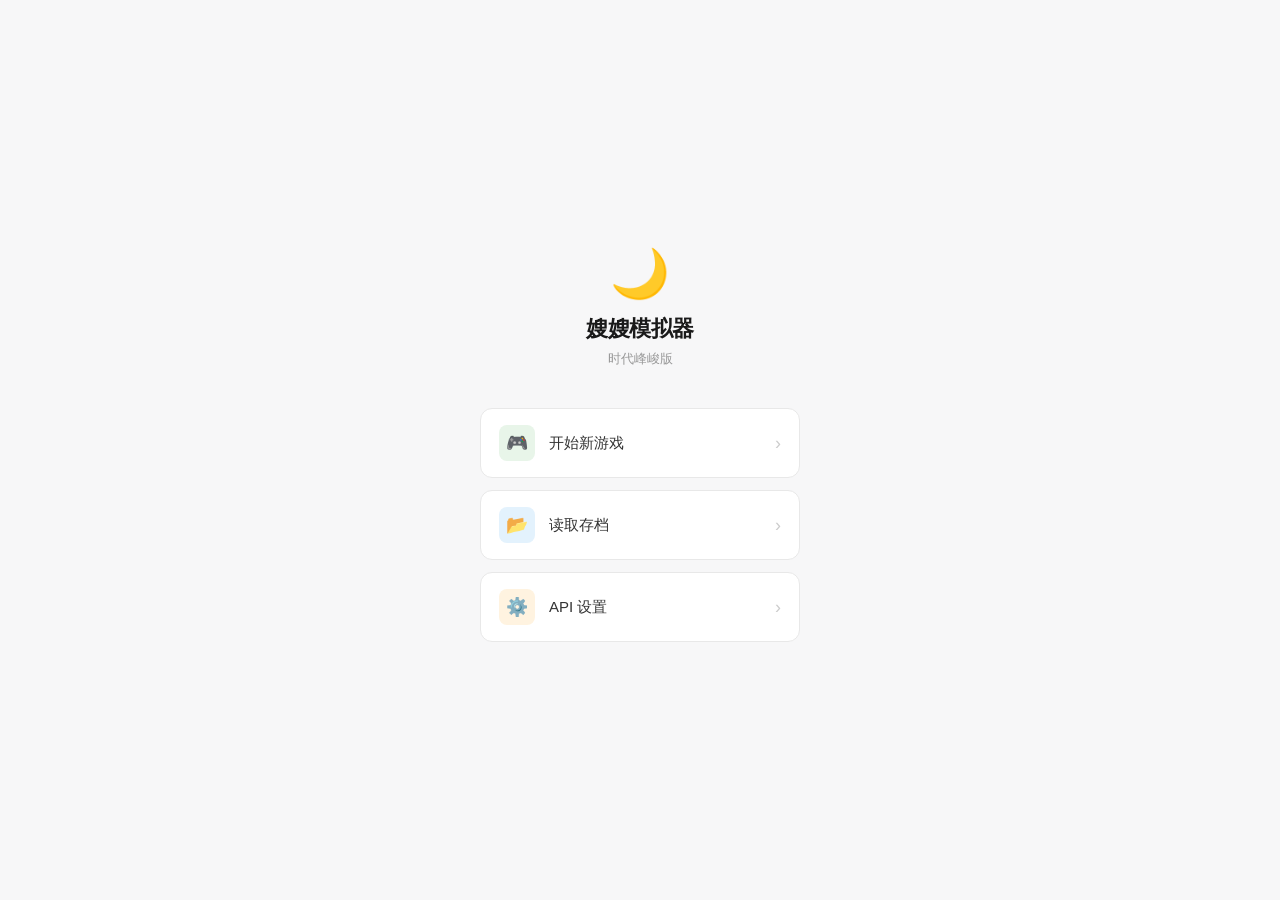
==== index.html @ 26c182df "feat(character): 将开局人设改造为三步分步向导 - index.html: page-character 拆分为 wizard-step-1/2/3 三个面板，新增步骤指示器 ①②③" ====
<!DOCTYPE html>
<html lang="zh-CN">
<head>
    <meta charset="UTF-8">
    <meta name="viewport" content="width=device-width, initial-scale=1.0, maximum-scale=1.0, user-scalable=no">
    <title>嫂嫂模拟器 · 时代峰峻版</title>
    <!-- 引入游戏外部样式表 -->
    <link rel="stylesheet" href="css/game.css">
</head>
<body>

<!-- 首页 -->
<div class="page active" id="page-home">
    <div class="home-content">
        <div class="home-logo">
            <div class="home-logo-icon">🌙</div>
            <div class="home-logo-title">嫂嫂模拟器</div>
            <div class="home-logo-sub">时代峰峻版</div>
        </div>
        <div class="home-btn" onclick="checkApiAndStart()">
            <div class="home-btn-icon green">🎮</div>
            <span class="home-btn-text">开始新游戏</span>
            <span class="home-btn-arrow">›</span>
        </div>
        <div class="home-btn" onclick="navTo('page-save')">
            <div class="home-btn-icon blue">📂</div>
            <span class="home-btn-text">读取存档</span>
            <span class="home-btn-arrow">›</span>
        </div>
        <div class="home-btn" onclick="navTo('page-api')">
            <div class="home-btn-icon orange">⚙️</div>
            <span class="home-btn-text">API 设置</span>
            <span class="home-btn-arrow">›</span>
        </div>
    </div>
</div>

<!-- API配置页 -->
<div class="page" id="page-api">
    <div class="container">
        <div class="page-header">
            <div class="page-header-back" onclick="navTo('page-home')">
                <svg width="10" height="18" viewBox="0 0 10 18" fill="none"><path d="M9 1L1 9l8 8" stroke="#000" stroke-width="1.8" stroke-linecap="round" stroke-linejoin="round"/></svg>
            </div>
            <div class="page-header-title">API 设置</div>
        </div>
        <div class="cors-hint">⚠️ 请使用支持 CORS 的中转站地址（如 openrouter.ai），直连官网会被浏览器拦截。</div>
        <div class="form-group">
            <label class="label">API 类型</label>
            <div class="radio-group" id="api-type-group">
                <div class="radio-item active" data-val="openai" onclick="selectApiType(this)">OpenAI 兼容</div>
                <div class="radio-item" data-val="claude" onclick="selectApiType(this)">Claude</div>
            </div>
        </div>
        <div class="form-group">
            <label class="label">Base URL</label>
            <input class="input-field" id="api-url" placeholder="https://your-proxy.com/v1">
        </div>
        <div class="form-group">
            <label class="label">API Key</label>
            <input class="input-field" id="api-key" type="password" placeholder="sk-...">
        </div>
        <div class="form-group">
            <label class="label">模型名称</label>
            <input class="input-field" id="api-model" placeholder="gpt-4o / deepseek-chat">
        </div>
        
        <!-- 🌟 新增的流式开关 -->
        <label style="display: flex; align-items: center; margin-top: 10px; font-size: 14px; cursor: pointer;">
            <input type="checkbox" id="api-stream-toggle" checked style="margin-right: 8px;">
            开启流式输出 (打字机效果)
        </label>

        <!-- 🌟 新增的联网搜索开关与密钥 -->
        <div class="divider" style="margin: 15px 0;"></div>
        <label style="display: flex; align-items: center; margin-bottom: 10px; font-size: 14px; cursor: pointer; color: #d9534f;">
            <input type="checkbox" id="api-search-toggle" style="margin-right: 8px;">
            开启按需联网搜索 (需填下方密钥)
        </label>
        <div class="form-group" id="search-key-group">
            <label class="label">Tavily Search API Key (去 tavily.com 免费申请)</label>
            <input class="input-field" id="search-key" type="password" placeholder="tvly-...">
        </div>
        <div class="divider" style="margin: 15px 0; margin-bottom: 20px;"></div>

        <button class="btn btn-secondary" onclick="testApi()" style="margin-bottom:10px">🔗 测试连接</button>
        <div class="test-result" id="test-result"></div>
        <div style="height:10px"></div>
        <button class="btn btn-primary" onclick="saveApiConfig()">💾 保存配置</button>
    </div>
</div>

<!-- 角色设定页 -->
<div class="page" id="page-character">
    <div class="container">
        <div class="page-header">
            <div class="page-header-back" onclick="navTo('page-home')">
                <svg width="10" height="18" viewBox="0 0 10 18" fill="none"><path d="M9 1L1 9l8 8" stroke="#000" stroke-width="1.8" stroke-linecap="round" stroke-linejoin="round"/></svg>
            </div>
            <div class="page-header-title">角色设定</div>
        </div>

        <!-- ★ 步骤指示器 -->
        <div class="step-indicator" id="step-indicator">
            <div class="step-dot active" data-step="1"><span class="step-num">①</span><span class="step-txt">我的人设</span></div>
            <div class="step-line"></div>
            <div class="step-dot" data-step="2"><span class="step-num">②</span><span class="step-txt">攻略对象</span></div>
            <div class="step-line"></div>
            <div class="step-dot" data-step="3"><span class="step-num">③</span><span class="step-txt">生成开局</span></div>
        </div>

        <!-- ══ 第 1 步：我的人设 ══ -->
        <div class="wizard-step" id="wizard-step-1">
            <div class="section-title">👤 玩家角色卡</div>
            <div class="tab-bar" id="player-tabs">
                <div class="tab-item active" onclick="switchPlayerTab('quick')">✨ 快速创建</div>
                <div class="tab-item" onclick="switchPlayerTab('paste')">📋 粘贴导入</div>
            </div>

            <div id="player-tab-quick">
                <div style="display:flex; gap:10px;">
                    <div class="form-group" style="flex:1;">
                        <label class="label">姓名</label>
                        <input class="input-field" id="char-name" placeholder="你的角色名" />
                    </div>
                    <div class="form-group" style="width:80px;">
                        <label class="label">年龄</label>
                        <input class="input-field" id="char-age" type="number" placeholder="22" />
                    </div>
                    <div class="form-group" style="width:100px;">
                        <label class="label">年份</label>
                        <input class="input-field" id="char-year" type="number" placeholder="2026" />
                    </div>
                </div>

                <div class="form-group" style="margin-top:10px;">
                    <label class="label">💡 一句话人设 / 自定义补充 (自由发挥，AI优先参考)</label>
                    <textarea class="input-field" id="char-custom" rows="3" placeholder="不想选下方的菜单？直接在这里写！例如：21岁中传学生，搞笑女E人，家境普通但心气高。AI会优先根据这段话来扩写！"></textarea>
                </div>

                <div class="form-group">
                    <label class="label">职业身份 (可下拉选择，也可自由打字)</label>
                    <input class="input-field" id="char-job" onfocus="this.value=''" list="job-list" placeholder="请选择或输入(如：修空调的杀手)...">
                    <datalist id="job-list">
                        <option value="高校学生（传媒/艺术/普通专业）">
                        <option value="时代峰峻工作人员（企划/经纪/宣传等）">
                        <option value="练习生">
                        <option value="出道艺人">
                        <option value="娱乐记者/媒体人">
                        <option value="品牌公关/时尚行业">
                        <option value="普通上班族（非娱乐行业）">
                        <option value="自由职业">
                    </datalist>
                </div>

                <div class="form-group">
                    <label class="label">外貌特征 (可下拉选择，也可自由打字)</label>
                    <input class="input-field" id="char-look" onfocus="this.value=''" list="look-list" placeholder="请选择或输入...">
                    <datalist id="look-list">
                        <option value="明艳甜妹，笑起来杀伤力很大">
                        <option value="清冷御姐，不笑让人不敢靠近">
                        <option value="邻家少年感，干净清爽">
                        <option value="温柔知性，书卷气">
                        <option value="浓颜系，五官立体有攻击性">
                        <option value="淡颜系，耐看舒服">
                    </datalist>
                </div>

                <div class="form-group" style="margin-top:10px;">
                    <label class="label">🤫 隐藏暗线与秘密 (选填，AI将生成专属暴露危机)</label>
                    <textarea class="input-field" id="char-secret" rows="2" placeholder="例如：其实是私生饭/有多个小号的职黑/掌握高层黑料..."></textarea>
                </div>

                <div class="section-title" style="margin-top:20px; font-size:14px;">🎭 性格维度分析</div>
                <div style="display:grid; grid-template-columns: 1fr 1fr; gap:10px;">
                    <input class="input-field" id="char-soc" onfocus="this.value=''" list="soc-list" placeholder="社交倾向" style="font-size:13px;">
                    <datalist id="soc-list"><option value="外向充电"><option value="内向独处"><option value="外热内冷"><option value="外冷内热"></datalist>

                    <input class="input-field" id="char-dec" onfocus="this.value=''" list="dec-list" placeholder="决策模式" style="font-size:13px;">
                    <datalist id="dec-list"><option value="理性主导"><option value="感性驱动"><option value="恋爱脑"><option value="冲动派"></datalist>

                    <input class="input-field" id="char-fam" onfocus="this.value=''" list="fam-list" placeholder="家庭经济" style="font-size:13px;">
                    <datalist id="fam-list"><option value="普通工薪"><option value="小康中产"><option value="富裕家庭"><option value="财阀千金"><option value="单亲困难"></datalist>

                    <input class="input-field" id="char-lview" onfocus="this.value=''" list="lview-list" placeholder="恋爱观" style="font-size:13px;">
                    <datalist id="lview-list"><option value="享受地下恋"><option value="绝不地下"><option value="海王嘴硬"><option value="双标护短"></datalist>
                </div>
            </div>

            <div id="player-tab-paste" style="display:none">
                <div class="form-group">
                    <label class="label">粘贴你的角色卡</label>
                    <textarea class="input-field" id="player-card-paste" rows="10"></textarea>
                </div>
            </div>

            <div class="wizard-nav">
                <button class="btn btn-primary" onclick="goStep(2)">下一步 →</button>
            </div>
        </div>

        <!-- ══ 第 2 步：攻略对象 ══ -->
        <div class="wizard-step" id="wizard-step-2" style="display:none;">
            <div class="section-title">♥ 攻略对象卡</div>
            <div id="target-cards-container">
                <div class="target-card" data-index="0">
                    <div class="target-card-header">
                        <span class="target-card-label">♥ 攻略对象 1</span>
                    </div>
                    <textarea class="input-field target-textarea" rows="4" placeholder="粘贴攻略对象人设卡..."></textarea>
                    <div class="form-group" style="margin-top:10px;">
                        <label class="label">你与 TA 的初始关系</label>
                        <input class="input-field target-rel" onfocus="this.value=''" list="rel-list" placeholder="请选择或自由输入...">
                        <datalist id="rel-list">
                            <option value="陌生人（完全不认识）">
                            <option value="单向认知（粉丝/路人）">
                            <option value="点头之交（眼熟）">
                            <option value="工作关系（同事/合作）">
                            <option value="私交好友">
                            <option value="破镜重圆（前任）">
                        </datalist>
                    </div>
                </div>
            </div>
            <div class="add-target-btn" onclick="addTargetCard()">＋ 添加更多攻略对象</div>

            <div class="divider"></div>
            <div class="form-group">
                <label class="label">叙事偏好</label>
                <select class="input-field" id="narrative-pref">
                    <option value="balanced">⚖️ 平衡（甜虐交替）</option>
                    <option value="sweet">🍬 偏甜</option>
                    <option value="angst">🖤 偏虐</option>
                    <option value="realistic">📰 偏现实</option>
                </select>
            </div>

            <div class="wizard-nav">
                <button class="btn btn-secondary" onclick="goStep(1)">← 上一步</button>
                <button class="btn btn-primary" onclick="goStep(3)">下一步 →</button>
            </div>
        </div>

        <!-- ══ 第 3 步：生成人设 & 开局 ══ -->
        <div class="wizard-step" id="wizard-step-3" style="display:none;">
            <div class="section-title">✨ 生成我的人设</div>
            <p style="font-size:13px; color:#888; line-height:1.6; margin-bottom:12px;">
                点击下方按钮，AI 会根据第 1 步的信息扩写出完整人设卡。生成后可在文本框内自由修改，满意后点「开始游戏」正式开局。
            </p>
            <button class="btn btn-secondary" onclick="generatePlayerCard()">✨ 用 AI 扩写丰满人设卡</button>
            <div class="generated-card" id="gen-card-area" style="display:none; margin-top:15px;">
                <textarea class="input-field" id="player-card-result" rows="14" style="font-size:13px; line-height:1.6;"></textarea>
            </div>

            <div class="wizard-nav">
                <button class="btn btn-secondary" onclick="goStep(2)">← 上一步</button>
                <button class="btn btn-primary" onclick="startGame()">🎬 开始游戏</button>
            </div>
            <div style="height:30px"></div>
        </div>
    </div>
</div>

<!-- 游戏主界面 -->
<div class="page" id="page-game">
    <div class="game-topbar">
        <div class="game-topbar-left">
            <span class="game-round" id="game-round">第1回合</span>
            <span class="game-time-tag" id="game-time">Day1 · 上午</span>
        </div>
        <div class="game-topbar-right">
            <button class="game-topbar-btn" onclick="openHistory()">📜</button>
            <button class="game-topbar-btn" onclick="navTo('page-save')">💾</button>
            <button class="game-topbar-btn" onclick="confirmGoHome()">🏠</button>
        </div>
    </div>

    <div class="game-scroll" id="game-scroll">
        <div class="game-status" id="game-status">
            <div class="status-row"><span class="status-label">📍 地点</span><span class="status-value" id="st-location">未知</span></div>
            <div class="status-row"><span class="status-label">📢 舆论</span><span class="status-value" id="st-reputation">隐形</span></div>
            <div id="st-affections"></div>
        </div>

        <div class="game-narrative" id="game-narrative">
            <div class="loading-wrap"><div class="loading-dots"><span></span><span></span><span></span></div><div class="loading-text">正在生成剧情...</div></div>
        </div>
        <div class="game-choices" id="game-choices"></div>
    </div>

    <div class="game-input-bar">
        <input type="text" id="game-input" placeholder="自由输入你想做的事..." onkeydown="if(event.key==='Enter')sendPlayerInput()">
        <button id="game-send-btn" onclick="sendPlayerInput()">发送</button>
    </div>
</div>

<!-- 存档页 -->
<div class="page" id="page-save">
    <div class="container">
        <div class="page-header">
            <div class="page-header-back" onclick="goBackFromSave()"><svg width="10" height="18" viewBox="0 0 10 18" fill="none"><path d="M9 1L1 9l8 8" stroke="#000" stroke-width="1.8" stroke-linecap="round" stroke-linejoin="round"/></svg></div>
            <div class="page-header-title">存档管理</div>
        </div>
        <div class="section-title">📌 自动存档</div>
        <div class="save-slot" id="auto-save-slot"><div class="save-slot-empty">暂无</div></div>
        <button class="btn btn-secondary" onclick="loadSave('auto')" style="margin-bottom:20px">读取自动存档</button>

        <div class="section-title">🗂️ 手动存档</div>
        <div id="manual-save-slots"></div>

        <div class="divider"></div>
        <button class="btn btn-secondary" onclick="exportSave()" style="margin-bottom:10px">📤 导出存档JSON</button>
        <button class="btn btn-secondary" onclick="document.getElementById('import-file').click()">📥 导入存档JSON</button>
        <input type="file" id="import-file" accept=".json" style="display:none" onchange="importSave(event)">
        <div style="height:30px"></div>
    </div>
</div>

<!-- 📱 手机Tab内容（常驻，不再浮窗遮挡）-->
<div class="tab-pane" id="tab-phone" style="display:none;">
    <div class="phone-frame-embed">
        <iframe id="phone-iframe" src="about:blank"></iframe>
    </div>
</div>

<!-- 📊 数值Tab内容 -->
<div class="tab-pane" id="tab-values" style="display:none;">
    <div class="values-wrap" id="values-wrap"></div>
</div>

<!-- ⬇️ 底部常驻三Tab导航栏 -->
<div class="bottom-tabbar" id="bottom-tabbar" style="display:none;">
    <div class="tab-btn active" data-tab="story" onclick="switchTab('story')">
        <span class="tab-ic"><svg width="22" height="22" viewBox="0 0 24 24" fill="none"><path d="M4 5a2 2 0 0 1 2-2h5v16H6a2 2 0 0 0-2 2V5z" stroke="currentColor" stroke-width="1.5" stroke-linejoin="round"/><path d="M20 5a2 2 0 0 0-2-2h-5v16h5a2 2 0 0 1 2 2V5z" stroke="currentColor" stroke-width="1.5" stroke-linejoin="round"/></svg></span><span>剧情</span>
    </div>
    <div class="tab-btn" data-tab="phone" onclick="switchTab('phone')">
        <span class="tab-ic"><svg width="22" height="22" viewBox="0 0 24 24" fill="none"><rect x="7" y="2" width="10" height="20" rx="2.5" stroke="currentColor" stroke-width="1.5"/><line x1="10.5" y1="18.5" x2="13.5" y2="18.5" stroke="currentColor" stroke-width="1.5" stroke-linecap="round"/></svg></span><span>手机</span>
        <span class="tab-badge" id="phone-badge" style="display:none;">0</span>
    </div>
    <div class="tab-btn" data-tab="values" onclick="switchTab('values')">
        <span class="tab-ic"><svg width="22" height="22" viewBox="0 0 24 24" fill="none"><path d="M4 20V10M10 20V4M16 20v-7M22 20H2" stroke="currentColor" stroke-width="1.5" stroke-linecap="round" stroke-linejoin="round"/></svg></span><span>数值</span>
    </div>
</div>

<div class="history-mask" id="history-mask" onclick="closeHistory()"></div>
<div class="history-panel" id="history-panel">
    <div class="history-close" onclick="closeHistory()">← 关闭</div>
    <div class="section-title">📜 历史记录</div>
    <div id="history-list"></div>
</div>

<div class="toast" id="toast"></div>

<!-- 引入游戏大脑脚本 -->
<script src="js_game/db_npc.js"></script>
<script src="js_game/prompts.js"></script>
<script src="js_game/db_knowledge.js"></script>
<script src="js_game/api.js"></script>
<script src="js_game/save.js"></script>
<script src="js_game/main_story.js"></script>

</body>
</html>
---- css/game.css ----
* { margin: 0; padding: 0; box-sizing: border-box; -webkit-tap-highlight-color: transparent; }
body { font-family: -apple-system, BlinkMacSystemFont, 'SF Pro Display', 'PingFang SC', sans-serif; background: #f7f7f8; min-height: 100vh; color: #333; overflow-x: hidden; }

/* ═══ 通用 ═══ */
.page { display: none; min-height: 100vh; flex-direction: column; }
.page.active { display: flex; }
.container { max-width: 480px; margin: 0 auto; padding: 0 20px; width: 100%; }
.btn { display: block; width: 100%; padding: 14px; border: none; border-radius: 10px; font-size: 15px; font-weight: 500; cursor: pointer; font-family: inherit; transition: all 0.15s; }
.btn:active { transform: scale(0.98); }
.btn-primary { background: #1a1a1a; color: #fff; }
.btn-primary:hover { background: #333; }
.btn-secondary { background: #fff; color: #333; border: 1px solid #e0e0e0; }
.btn-secondary:hover { background: #f5f5f5; }
.btn-danger { background: #fff; color: #ff3b30; border: 1px solid #ffccc7; }
.input-field { width: 100%; padding: 12px 14px; border: 1px solid #e0e0e0; border-radius: 8px; font-size: 14px; font-family: inherit; outline: none; color: #333; background: #fff; transition: border-color 0.2s; }
.input-field:focus { border-color: #1a1a1a; }
.input-field::placeholder { color: #b0b0b0; }
textarea.input-field { min-height: 120px; resize: vertical; line-height: 1.6; }
.label { font-size: 13px; font-weight: 500; color: #666; margin-bottom: 6px; display: block; }
.hint { font-size: 12px; color: #999; margin-top: 4px; }
.section-title { font-size: 16px; font-weight: 600; color: #1a1a1a; margin-bottom: 12px; }
.divider { height: 1px; background: #f0f0f0; margin: 16px 0; }
select.input-field { appearance: none; background-image: url("data:image/svg+xml,%3Csvg xmlns='http://www.w3.org/2000/svg' width='12' height='12' viewBox='0 0 12 12'%3E%3Cpath d='M3 4.5l3 3 3-3' stroke='%23999' stroke-width='1.5' fill='none' stroke-linecap='round'/%3E%3C/svg%3E"); background-repeat: no-repeat; background-position: right 12px center; padding-right: 32px; }
.form-group { margin-bottom: 16px; }

/* ═══ 首页 ═══ */
#page-home { align-items: center; justify-content: center; }
.home-content { text-align: center; width: 100%; max-width: 360px; padding: 40px 20px; }
.home-logo { margin-bottom: 40px; }
.home-logo-icon { font-size: 48px; margin-bottom: 12px; }
.home-logo-title { font-size: 22px; font-weight: 700; color: #1a1a1a; letter-spacing: -0.5px; }
.home-logo-sub { font-size: 13px; color: #999; margin-top: 6px; }
.home-btn { display: flex; align-items: center; background: #fff; border: 1px solid #e8e8e8; border-radius: 12px; padding: 16px 18px; margin-bottom: 12px; cursor: pointer; transition: all 0.15s; text-decoration: none; color: inherit; }
.home-btn:hover { border-color: #d0d0d0; background: #fafafa; }
.home-btn:active { transform: scale(0.98); }
.home-btn-icon { width: 36px; height: 36px; border-radius: 8px; display: flex; align-items: center; justify-content: center; font-size: 18px; margin-right: 14px; flex-shrink: 0; }
.home-btn-icon.green { background: #e8f5e9; }
.home-btn-icon.blue { background: #e3f2fd; }
.home-btn-icon.orange { background: #fff3e0; }
.home-btn-text { flex: 1; text-align: left; font-size: 15px; font-weight: 500; color: #333; }
.home-btn-arrow { color: #ccc; font-size: 18px; }

/* ═══ API配置 ═══ */
.page-header { display: flex; align-items: center; padding: 16px 0; margin-bottom: 8px; }
.page-header-back { cursor: pointer; padding: 8px; margin-left: -8px; display: flex; align-items: center; }
.page-header-back:active { opacity: 0.5; }
.page-header-title { flex: 1; text-align: center; font-size: 17px; font-weight: 600; color: #1a1a1a; margin-right: 32px; }
.radio-group { display: flex; gap: 10px; }
.radio-item { flex: 1; padding: 10px 14px; border: 1px solid #e0e0e0; border-radius: 8px; text-align: center; font-size: 13px; cursor: pointer; transition: all 0.15s; user-select: none; }
.radio-item.active { border-color: #1a1a1a; background: #1a1a1a; color: #fff; }
.test-result { padding: 10px 14px; border-radius: 8px; font-size: 13px; margin-top: 12px; display: none; }
.test-result.success { display: block; background: #e8f5e9; color: #2e7d32; }
.test-result.error { display: block; background: #fce4ec; color: #c62828; }
.cors-hint { background: #fff8e1; border: 1px solid #fff0b3; border-radius: 8px; padding: 12px 14px; font-size: 12px; color: #8d6e00; margin-bottom: 16px; line-height: 1.5; }

/* ═══ 角色设定 ═══ */
.tab-bar { display: flex; background: #f0f0f0; border-radius: 8px; padding: 3px; margin-bottom: 20px; }
.tab-item { flex: 1; padding: 9px 12px; text-align: center; font-size: 13px; font-weight: 500; border-radius: 6px; cursor: pointer; color: #666; transition: all 0.2s; user-select: none; }
.tab-item.active { background: #fff; color: #1a1a1a; box-shadow: 0 1px 3px rgba(0,0,0,0.08); }
.tag-group { display: flex; flex-wrap: wrap; gap: 8px; }
.tag-item { padding: 7px 14px; border: 1px solid #e0e0e0; border-radius: 20px; font-size: 13px; cursor: pointer; transition: all 0.15s; user-select: none; }
.tag-item.selected { border-color: #1a1a1a; background: #1a1a1a; color: #fff; }
.target-card { border: 1px solid #f0e0e8; border-radius: 10px; padding: 14px; margin-bottom: 12px; background: #fffbfc; }
.target-card-header { display: flex; align-items: center; justify-content: space-between; margin-bottom: 10px; }
.target-card-label { font-size: 14px; font-weight: 500; color: #f27090; }
.target-card-remove { font-size: 18px; color: #ccc; cursor: pointer; padding: 4px; }
.target-card-remove:hover { color: #ff3b30; }
.add-target-btn { display: flex; align-items: center; justify-content: center; gap: 6px; padding: 12px; border: 1px dashed #e0e0e0; border-radius: 10px; font-size: 13px; color: #999; cursor: pointer; transition: all 0.15s; margin-bottom: 16px; }
.add-target-btn:hover { border-color: #f27090; color: #f27090; }
.generated-card { background: #f9f9f9; border-radius: 8px; padding: 14px; margin-top: 12px; }

/* ═══ 游戏界面 ═══ */
#page-game { background: #f7f7f8; height: 100vh; }
.game-topbar { display: flex; align-items: center; justify-content: space-between; padding: 12px 16px; background: #fff; border-bottom: 1px solid #f0f0f0; position: sticky; top: 0; z-index: 100; }
.game-topbar-left { display: flex; align-items: center; gap: 8px; }
.game-round { font-size: 13px; font-weight: 600; color: #1a1a1a; }
.game-time-tag { font-size: 11px; background: #f0f0f0; padding: 3px 8px; border-radius: 4px; color: #666; }
.game-topbar-right { display: flex; align-items: center; gap: 4px; }
.game-topbar-btn { cursor: pointer; padding: 6px 8px; border-radius: 6px; font-size: 16px; border: none; background: none; font-family: inherit; }
.game-topbar-btn:active { background: #f0f0f0; }

.game-scroll { flex: 1; overflow-y: auto; padding-bottom: 80px; height: 0; }
.game-status { background: #fff; border-radius: 12px; border: 1px solid #e8e8e8; padding: 14px 16px; margin: 12px 16px; }
.status-row { display: flex; align-items: center; gap: 8px; margin-bottom: 8px; font-size: 13px; color: #555; flex-wrap: wrap; }
.status-row:last-child { margin-bottom: 0; }
.status-label { color: #999; min-width: 52px; flex-shrink: 0; }
.status-value { font-weight: 500; }
.affection-wrap { display: flex; align-items: center; gap: 6px; }
.affection-bar { width: 80px; height: 6px; background: #f0f0f0; border-radius: 3px; overflow: hidden; }
.affection-fill { height: 100%; border-radius: 3px; background: linear-gradient(90deg, #f27090, #ff9eaa); transition: width 0.3s; }

.game-narrative { 
    background: #fff; 
    border-radius: 12px; 
    border: 1px solid #e8e8e8; 
    padding: 20px; 
    margin: 12px 16px; 
    font-size: 15px; 
    line-height: 1.8; 
    color: #333; 
    white-space: pre-wrap; 
    word-wrap: break-word; 
    min-height: 150px; 
    transition: height 0.3s ease; 
}
.game-choices { padding: 0 16px 12px; }
.choice-btn { display: block; width: 100%; padding: 14px 16px; background: #fff; border: 1px solid #e0e0e0; border-radius: 10px; margin-bottom: 10px; font-size: 14px; color: #333; cursor: pointer; text-align: left; font-family: inherit; transition: all 0.15s; line-height: 1.5; }
.choice-btn:hover { border-color: #1a1a1a; }
.choice-btn:active { transform: scale(0.99); background: #f5f5f5; }

.game-input-bar { display: flex; gap: 10px; padding: 12px 16px; background: #fff; border-top: 1px solid #f0f0f0; position: fixed; bottom: 56px; left: 0; right: 0; z-index: 99; }
.game-input-bar input { flex: 1; padding: 10px 14px; border: 1px solid #e0e0e0; border-radius: 20px; font-size: 14px; outline: none; font-family: inherit; }
.game-input-bar input:focus { border-color: #1a1a1a; }
.game-input-bar button { padding: 10px 18px; background: #1a1a1a; color: #fff; border: none; border-radius: 20px; font-size: 14px; font-weight: 500; cursor: pointer; font-family: inherit; white-space: nowrap; }
.game-input-bar button:disabled { background: #ccc; cursor: not-allowed; }

/* ═══ 底部三Tab导航栏 ═══ */
.bottom-tabbar { position: fixed; left: 0; right: 0; bottom: 0; height: 56px; display: none; align-items: stretch; background: #fff; border-top: 1px solid #eee; z-index: 900; }
.bottom-tabbar .tab-btn { flex: 1; display: flex; flex-direction: column; align-items: center; justify-content: center; font-size: 11px; color: #999; position: relative; cursor: pointer; gap: 2px; border: none; background: none; font-family: inherit; -webkit-tap-highlight-color: transparent; }
.bottom-tabbar .tab-btn.active { color: #ff5a7a; }
.bottom-tabbar .tab-btn .tab-ic { font-size: 20px; }
.bottom-tabbar .tab-badge { position: absolute; top: 4px; right: 26%; min-width: 16px; height: 16px; background: #fa5151; color: #fff; border-radius: 8px; font-size: 10px; line-height: 16px; text-align: center; padding: 0 4px; }

/* ═══ 手机Tab内嵌容器 ═══ */
.tab-pane { position: fixed; top: 0; left: 0; right: 0; bottom: 56px; overflow: hidden; background: #000; z-index: 98; }
.phone-frame-embed { width: 100%; height: 100%; }
.phone-frame-embed iframe { width: 100%; height: 100%; border: none; }

/* ═══ 数值Tab ═══ */
#tab-values { background: #f7f7f8; overflow-y: auto; padding: 20px 16px; }
#tab-values .section-title { font-size: 15px; font-weight: 600; margin-bottom: 10px; margin-top: 16px; }
#tab-values .section-title:first-child { margin-top: 0; }
.v-row { background: #fff; border: 1px solid #e8e8e8; border-radius: 8px; padding: 10px 14px; margin-bottom: 6px; font-size: 13px; color: #555; }

/* ═══ 给游戏区域让出底部Tab空间 ═══ */
.game-input-bar { bottom: 56px; }
.game-scroll { padding-bottom: 70px; }


/* 存档页 */
.save-slot { background: #fff; border: 1px solid #e8e8e8; border-radius: 10px; padding: 14px 16px; margin-bottom: 10px; }
.save-slot-header { display: flex; justify-content: space-between; align-items: center; margin-bottom: 6px; }
.save-slot-name { font-size: 14px; font-weight: 600; color: #1a1a1a; }
.save-slot-time { font-size: 11px; color: #999; }
.save-slot-preview { font-size: 12px; color: #888; line-height: 1.4; }
.save-slot-empty { font-size: 13px; color: #ccc; text-align: center; padding: 12px; }
.save-actions { display: flex; gap: 8px; margin-top: 10px; }
.save-actions .btn { flex: 1; padding: 8px; font-size: 12px; }

/* 历史面板 */
.history-mask { display: none; position: fixed; inset: 0; background: rgba(0,0,0,0.35); z-index: 500; }
.history-mask.show { display: block; }
.history-panel { position: fixed; top: 0; right: -100%; width: 80%; max-width: 360px; height: 100vh; background: #fff; z-index: 501; overflow-y: auto; padding: 20px; transition: right 0.25s ease; }
.history-panel.show { right: 0; }
.history-close { font-size: 13px; color: #999; cursor: pointer; margin-bottom: 12px; }
.history-item { border-bottom: 1px solid #f5f5f5; padding: 10px 0; }
.history-role { font-size: 11px; font-weight: 600; margin-bottom: 3px; }
.history-role.ai { color: #7c5ce7; }
.history-role.user { color: #07c160; }
.history-text { font-size: 12px; color: #555; line-height: 1.4; max-height: 60px; overflow: hidden; text-overflow: ellipsis; }

/* Toast */
.toast { position: fixed; top: 50%; left: 50%; transform: translate(-50%,-50%) scale(0.9); background: rgba(0,0,0,0.78); color: #fff; padding: 12px 24px; border-radius: 8px; font-size: 14px; z-index: 9999; opacity: 0; transition: all 0.2s; pointer-events: none; }
.toast.show { opacity: 1; transform: translate(-50%,-50%) scale(1); }

/* Loading */
.loading-wrap { text-align: center; padding: 30px 16px; }
.loading-dots { display: inline-flex; gap: 5px; }
.loading-dots span { width: 8px; height: 8px; border-radius: 50%; background: #bbb; animation: dotPulse 1.4s infinite; }
.loading-dots span:nth-child(2) { animation-delay: 0.2s; }
.loading-dots span:nth-child(3) { animation-delay: 0.4s; }
@keyframes dotPulse { 0%,80%,100%{opacity:0.3;transform:scale(0.8)} 40%{opacity:1;transform:scale(1)} }
.loading-text { font-size: 13px; color: #999; margin-top: 10px; }

/* ★ 人设分步向导 */
.step-indicator{display:flex;align-items:center;justify-content:center;margin:4px 0 18px;padding:0 4px;}
.step-dot{display:flex;flex-direction:column;align-items:center;gap:3px;opacity:.4;transition:opacity .2s;}
.step-dot.active,.step-dot.done{opacity:1;}
.step-num{width:26px;height:26px;border-radius:50%;background:#eee;color:#999;display:flex;align-items:center;justify-content:center;font-size:14px;font-weight:600;transition:all .2s;}
.step-dot.active .step-num{background:#ff9eaa;color:#fff;}
.step-dot.done .step-num{background:#ffd6db;color:#ff6b8a;}
.step-txt{font-size:11px;color:#999;}
.step-dot.active .step-txt{color:#ff6b8a;font-weight:600;}
.step-line{flex:1;height:2px;background:#eee;margin:0 6px;margin-bottom:16px;max-width:60px;}
.wizard-nav{display:flex;gap:10px;margin-top:22px;}
.wizard-nav .btn{flex:1;margin:0;}
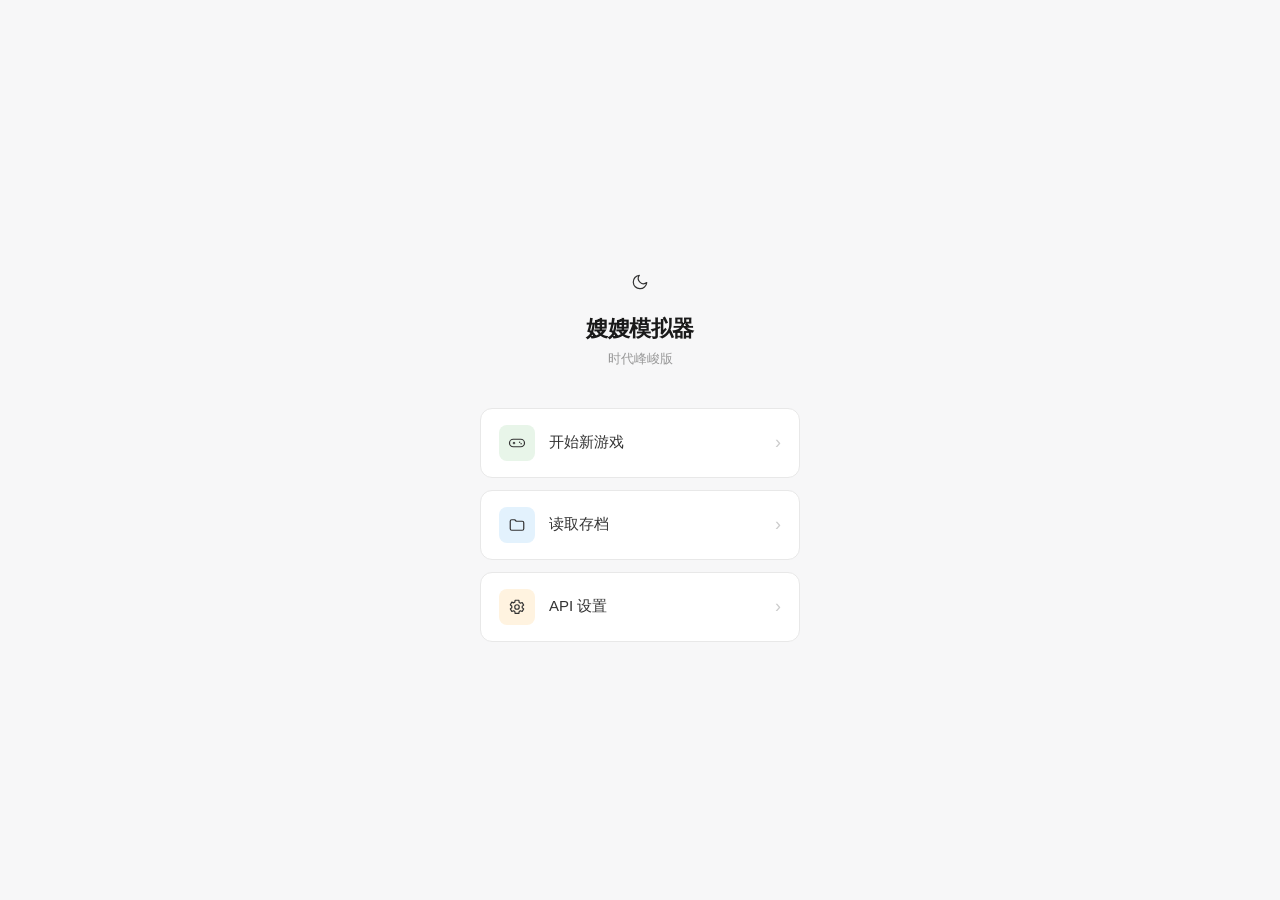
==== commit 2627616e: "fix: 修复手机App黑屏(排查所有app_xxx.js语法错误) + index.html全页emoji替换SVG + 微博初始化/账号兜底/去重修复" ====
--- a/index.html
+++ b/index.html
@@ -13,22 +13,22 @@
 <div class="page active" id="page-home">
     <div class="home-content">
         <div class="home-logo">
-            <div class="home-logo-icon">🌙</div>
+            <div class="home-logo-icon"><svg width="18" height="18" viewBox="0 0 24 24" fill="none"><path d="M21 12.8A9 9 0 1 1 11.2 3a7 7 0 0 0 9.8 9.8z" stroke="currentColor" stroke-width="1.6" stroke-linejoin="round"/></svg></div>
             <div class="home-logo-title">嫂嫂模拟器</div>
             <div class="home-logo-sub">时代峰峻版</div>
         </div>
         <div class="home-btn" onclick="checkApiAndStart()">
-            <div class="home-btn-icon green">🎮</div>
+            <div class="home-btn-icon green"><svg width="18" height="18" viewBox="0 0 24 24" fill="none"><rect x="2" y="7" width="20" height="10" rx="5" stroke="currentColor" stroke-width="1.6"/><line x1="7" y1="12" x2="9" y2="12" stroke="currentColor" stroke-width="1.6" stroke-linecap="round"/><line x1="8" y1="11" x2="8" y2="13" stroke="currentColor" stroke-width="1.6" stroke-linecap="round"/><circle cx="15.5" cy="11" r="1" fill="currentColor"/><circle cx="17.5" cy="13" r="1" fill="currentColor"/></svg></div>
             <span class="home-btn-text">开始新游戏</span>
             <span class="home-btn-arrow">›</span>
         </div>
         <div class="home-btn" onclick="navTo('page-save')">
-            <div class="home-btn-icon blue">📂</div>
+            <div class="home-btn-icon blue"><svg width="18" height="18" viewBox="0 0 24 24" fill="none"><path d="M3 7a2 2 0 0 1 2-2h4l2 2h8a2 2 0 0 1 2 2v8a2 2 0 0 1-2 2H5a2 2 0 0 1-2-2V7z" stroke="currentColor" stroke-width="1.6" stroke-linejoin="round"/></svg></div>
             <span class="home-btn-text">读取存档</span>
             <span class="home-btn-arrow">›</span>
         </div>
         <div class="home-btn" onclick="navTo('page-api')">
-            <div class="home-btn-icon orange">⚙️</div>
+            <div class="home-btn-icon orange"><svg width="18" height="18" viewBox="0 0 24 24" fill="none"><circle cx="12" cy="12" r="3" stroke="currentColor" stroke-width="1.6"/><path d="M19 12a7 7 0 0 0-.1-1l2-1.5-2-3.5-2.3 1a7 7 0 0 0-1.7-1L14.5 3h-5l-.4 2.5a7 7 0 0 0-1.7 1l-2.3-1-2 3.5L5.1 11a7 7 0 0 0 0 2l-2 1.5 2 3.5 2.3-1a7 7 0 0 0 1.7 1l.4 2.5h5l.4-2.5a7 7 0 0 0 1.7-1l2.3 1 2-3.5-2-1.5a7 7 0 0 0 .1-1z" stroke="currentColor" stroke-width="1.6" stroke-linejoin="round"/></svg></div>
             <span class="home-btn-text">API 设置</span>
             <span class="home-btn-arrow">›</span>
         </div>
@@ -44,7 +44,7 @@
             </div>
             <div class="page-header-title">API 设置</div>
         </div>
-        <div class="cors-hint">⚠️ 请使用支持 CORS 的中转站地址（如 openrouter.ai），直连官网会被浏览器拦截。</div>
+        <div class="cors-hint"><svg width="16" height="16" viewBox="0 0 24 24" fill="none" style="vertical-align:-2px;margin-right:4px;"><path d="M12 3L2 20h20L12 3z" stroke="currentColor" stroke-width="1.6" stroke-linejoin="round"/><line x1="12" y1="10" x2="12" y2="14" stroke="currentColor" stroke-width="1.6" stroke-linecap="round"/><circle cx="12" cy="17" r="1" fill="currentColor"/></svg>请使用支持 CORS 的中转站地址（如 openrouter.ai），直连官网会被浏览器拦截。</div>
         <div class="form-group">
             <label class="label">API 类型</label>
             <div class="radio-group" id="api-type-group">
@@ -86,7 +86,7 @@
         <button class="btn btn-secondary" onclick="testApi()" style="margin-bottom:10px">🔗 测试连接</button>
         <div class="test-result" id="test-result"></div>
         <div style="height:10px"></div>
-        <button class="btn btn-primary" onclick="saveApiConfig()">💾 保存配置</button>
+        <button class="btn btn-secondary" onclick="testApi()" style="margin-bottom:10px"><svg width="16" height="16" viewBox="0 0 24 24" fill="none" style="vertical-align:-3px;margin-right:4px;"><path d="M10 13a5 5 0 0 0 7 0l3-3a5 5 0 0 0-7-7l-1 1" stroke="currentColor" stroke-width="1.6" stroke-linecap="round"/><path d="M14 11a5 5 0 0 0-7 0l-3 3a5 5 0 0 0 7 7l1-1" stroke="currentColor" stroke-width="1.6" stroke-linecap="round"/></svg>测试连接</button>
     </div>
 </div>
 
@@ -111,10 +111,10 @@
 
         <!-- ══ 第 1 步：我的人设 ══ -->
         <div class="wizard-step" id="wizard-step-1">
-            <div class="section-title">👤 玩家角色卡</div>
+           <div class="section-title"><svg width="18" height="18" viewBox="0 0 24 24" fill="none" style="vertical-align:-3px;margin-right:4px;"><circle cx="12" cy="8" r="4" stroke="currentColor" stroke-width="1.6"/><path d="M4 21v-1a6 6 0 0 1 6-6h4a6 6 0 0 1 6 6v1" stroke="currentColor" stroke-width="1.6" stroke-linecap="round"/></svg>玩家角色卡</div>
             <div class="tab-bar" id="player-tabs">
-                <div class="tab-item active" onclick="switchPlayerTab('quick')">✨ 快速创建</div>
-                <div class="tab-item" onclick="switchPlayerTab('paste')">📋 粘贴导入</div>
+                <div class="tab-item active" onclick="switchPlayerTab('quick')"><svg width="15" height="15" viewBox="0 0 24 24" fill="none" style="vertical-align:-2px;margin-right:3px;"><path d="M12 3l1.8 5.2L19 10l-5.2 1.8L12 17l-1.8-5.2L5 10l5.2-1.8L12 3z" stroke="currentColor" stroke-width="1.6" stroke-linejoin="round"/></svg>快速创建</div>
+                <div class="tab-item" onclick="switchPlayerTab('paste')"><svg width="15" height="15" viewBox="0 0 24 24" fill="none" style="vertical-align:-2px;margin-right:3px;"><rect x="6" y="4" width="12" height="16" rx="2" stroke="currentColor" stroke-width="1.6"/><path d="M9 4V3h6v1" stroke="currentColor" stroke-width="1.6" stroke-linejoin="round"/><line x1="9" y1="10" x2="15" y2="10" stroke="currentColor" stroke-width="1.6" stroke-linecap="round"/><line x1="9" y1="14" x2="15" y2="14" stroke="currentColor" stroke-width="1.6" stroke-linecap="round"/></svg>粘贴导入</div>
             </div>
 
             <div id="player-tab-quick">
@@ -134,13 +134,13 @@
                 </div>
 
                 <div class="form-group" style="margin-top:10px;">
-                    <label class="label">💡 一句话人设 / 自定义补充 (自由发挥，AI优先参考)</label>
+                    <label class="label"><svg width="15" height="15" viewBox="0 0 24 24" fill="none" style="vertical-align:-2px;margin-right:3px;"><path d="M9 18h6M10 21h4M12 3a6 6 0 0 1 4 10.5c-.6.6-1 1.3-1 2.1H9c0-.8-.4-1.5-1-2.1A6 6 0 0 1 12 3z" stroke="currentColor" stroke-width="1.6" stroke-linejoin="round"/></svg>一句话人设 / 自定义补充 (自由发挥，AI优先参考)</label>
                     <textarea class="input-field" id="char-custom" rows="3" placeholder="不想选下方的菜单？直接在这里写！例如：21岁中传学生，搞笑女E人，家境普通但心气高。AI会优先根据这段话来扩写！"></textarea>
                 </div>
 
                 <div class="form-group">
                     <label class="label">职业身份 (可下拉选择，也可自由打字)</label>
-                    <input class="input-field" id="char-job" onfocus="this.value=''" list="job-list" placeholder="请选择或输入(如：修空调的杀手)...">
+                    <input class="input-field" id="char-job" onfocus="this.select()" list="job-list" placeholder="请选择或输入(如：修空调的杀手)...">
                     <datalist id="job-list">
                         <option value="高校学生（传媒/艺术/普通专业）">
                         <option value="时代峰峻工作人员（企划/经纪/宣传等）">
@@ -155,7 +155,7 @@
 
                 <div class="form-group">
                     <label class="label">外貌特征 (可下拉选择，也可自由打字)</label>
-                    <input class="input-field" id="char-look" onfocus="this.value=''" list="look-list" placeholder="请选择或输入...">
+                    <input class="input-field" id="char-look" onfocus="this.select()" list="look-list" placeholder="请选择或输入...">
                     <datalist id="look-list">
                         <option value="明艳甜妹，笑起来杀伤力很大">
                         <option value="清冷御姐，不笑让人不敢靠近">
@@ -167,22 +167,22 @@
                 </div>
 
                 <div class="form-group" style="margin-top:10px;">
-                    <label class="label">🤫 隐藏暗线与秘密 (选填，AI将生成专属暴露危机)</label>
+                    <label class="label"><svg width="15" height="15" viewBox="0 0 24 24" fill="none" style="vertical-align:-2px;margin-right:3px;"><circle cx="12" cy="12" r="9" stroke="currentColor" stroke-width="1.6"/><path d="M8 12h8" stroke="currentColor" stroke-width="1.6" stroke-linecap="round"/><path d="M9.5 9.5c.8-.7 4.2-.7 5 0" stroke="currentColor" stroke-width="1.4" stroke-linecap="round"/></svg>隐藏暗线与秘密 (选填，AI将生成专属暴露危机)</label>
                     <textarea class="input-field" id="char-secret" rows="2" placeholder="例如：其实是私生饭/有多个小号的职黑/掌握高层黑料..."></textarea>
                 </div>
 
-                <div class="section-title" style="margin-top:20px; font-size:14px;">🎭 性格维度分析</div>
+                <div class="section-title" style="margin-top:20px; font-size:14px;"><svg width="16" height="16" viewBox="0 0 24 24" fill="none" style="vertical-align:-3px;margin-right:4px;"><path d="M3 5h8v6a4 4 0 0 1-8 0V5z" stroke="currentColor" stroke-width="1.6" stroke-linejoin="round"/><path d="M13 5h8v6a4 4 0 0 1-8 0V5z" stroke="currentColor" stroke-width="1.6" stroke-linejoin="round"/></svg>性格维度分析</div>
                 <div style="display:grid; grid-template-columns: 1fr 1fr; gap:10px;">
-                    <input class="input-field" id="char-soc" onfocus="this.value=''" list="soc-list" placeholder="社交倾向" style="font-size:13px;">
+                    <input class="input-field" id="char-soc" onfocus="this.select()" list="soc-list" placeholder="社交倾向" style="font-size:13px;">
                     <datalist id="soc-list"><option value="外向充电"><option value="内向独处"><option value="外热内冷"><option value="外冷内热"></datalist>
 
-                    <input class="input-field" id="char-dec" onfocus="this.value=''" list="dec-list" placeholder="决策模式" style="font-size:13px;">
+                    <input class="input-field" id="char-dec" onfocus="this.select()" list="dec-list" placeholder="决策模式" style="font-size:13px;">
                     <datalist id="dec-list"><option value="理性主导"><option value="感性驱动"><option value="恋爱脑"><option value="冲动派"></datalist>
 
-                    <input class="input-field" id="char-fam" onfocus="this.value=''" list="fam-list" placeholder="家庭经济" style="font-size:13px;">
+                    <input class="input-field" id="char-fam" onfocus="this.select()" list="fam-list" placeholder="家庭经济" style="font-size:13px;">
                     <datalist id="fam-list"><option value="普通工薪"><option value="小康中产"><option value="富裕家庭"><option value="财阀千金"><option value="单亲困难"></datalist>
 
-                    <input class="input-field" id="char-lview" onfocus="this.value=''" list="lview-list" placeholder="恋爱观" style="font-size:13px;">
+                    <input class="input-field" id="char-lview" onfocus="this.select()" list="lview-list" placeholder="恋爱观" style="font-size:13px;">
                     <datalist id="lview-list"><option value="享受地下恋"><option value="绝不地下"><option value="海王嘴硬"><option value="双标护短"></datalist>
                 </div>
             </div>
@@ -201,16 +201,16 @@
 
         <!-- ══ 第 2 步：攻略对象 ══ -->
         <div class="wizard-step" id="wizard-step-2" style="display:none;">
-            <div class="section-title">♥ 攻略对象卡</div>
+            <div class="section-title"><svg width="16" height="16" viewBox="0 0 24 24" fill="none" style="vertical-align:-3px;margin-right:4px;"><path d="M12 21s-8-5.5-8-11a4.5 4.5 0 0 1 8-2.9A4.5 4.5 0 0 1 20 10c0 5.5-8 11-8 11z" fill="currentColor" stroke="currentColor" stroke-width="1.6" stroke-linejoin="round"/></svg>攻略对象卡</div>
             <div id="target-cards-container">
                 <div class="target-card" data-index="0">
                     <div class="target-card-header">
-                        <span class="target-card-label">♥ 攻略对象 1</span>
+                        <span class="target-card-label"><svg width="14" height="14" viewBox="0 0 24 24" fill="none" style="vertical-align:-2px;margin-right:3px;"><path d="M12 21s-8-5.5-8-11a4.5 4.5 0 0 1 8-2.9A4.5 4.5 0 0 1 20 10c0 5.5-8 11-8 11z" fill="currentColor" stroke="currentColor" stroke-width="1.6" stroke-linejoin="round"/></svg>攻略对象 1</span>
                     </div>
                     <textarea class="input-field target-textarea" rows="4" placeholder="粘贴攻略对象人设卡..."></textarea>
                     <div class="form-group" style="margin-top:10px;">
                         <label class="label">你与 TA 的初始关系</label>
-                        <input class="input-field target-rel" onfocus="this.value=''" list="rel-list" placeholder="请选择或自由输入...">
+                        <input class="input-field target-rel" onfocus="this.select()" list="rel-list" placeholder="请选择或自由输入...">
                         <datalist id="rel-list">
                             <option value="陌生人（完全不认识）">
                             <option value="单向认知（粉丝/路人）">
@@ -228,10 +228,10 @@
             <div class="form-group">
                 <label class="label">叙事偏好</label>
                 <select class="input-field" id="narrative-pref">
-                    <option value="balanced">⚖️ 平衡（甜虐交替）</option>
-                    <option value="sweet">🍬 偏甜</option>
-                    <option value="angst">🖤 偏虐</option>
-                    <option value="realistic">📰 偏现实</option>
+<option value="balanced">平衡（甜虐交替）</option>
+<option value="sweet">偏甜</option>
+<option value="angst">偏虐</option>
+<option value="realistic">偏现实</option>
                 </select>
             </div>
 
@@ -243,18 +243,18 @@
 
         <!-- ══ 第 3 步：生成人设 & 开局 ══ -->
         <div class="wizard-step" id="wizard-step-3" style="display:none;">
-            <div class="section-title">✨ 生成我的人设</div>
+            <div class="section-title"><svg width="16" height="16" viewBox="0 0 24 24" fill="none" style="vertical-align:-3px;margin-right:4px;"><path d="M12 3l1.8 5.2L19 10l-5.2 1.8L12 17l-1.8-5.2L5 10l5.2-1.8L12 3z" stroke="currentColor" stroke-width="1.6" stroke-linejoin="round"/></svg>生成我的人设</div>
             <p style="font-size:13px; color:#888; line-height:1.6; margin-bottom:12px;">
                 点击下方按钮，AI 会根据第 1 步的信息扩写出完整人设卡。生成后可在文本框内自由修改，满意后点「开始游戏」正式开局。
             </p>
-            <button class="btn btn-secondary" onclick="generatePlayerCard()">✨ 用 AI 扩写丰满人设卡</button>
+            <button class="btn btn-secondary" onclick="generatePlayerCard()"><svg width="16" height="16" viewBox="0 0 24 24" fill="none" style="vertical-align:-3px;margin-right:4px;"><path d="M12 3l1.8 5.2L19 10l-5.2 1.8L12 17l-1.8-5.2L5 10l5.2-1.8L12 3z" stroke="currentColor" stroke-width="1.6" stroke-linejoin="round"/></svg>用 AI 扩写丰满人设卡</button>
             <div class="generated-card" id="gen-card-area" style="display:none; margin-top:15px;">
                 <textarea class="input-field" id="player-card-result" rows="14" style="font-size:13px; line-height:1.6;"></textarea>
             </div>
 
             <div class="wizard-nav">
                 <button class="btn btn-secondary" onclick="goStep(2)">← 上一步</button>
-                <button class="btn btn-primary" onclick="startGame()">🎬 开始游戏</button>
+                <button class="btn btn-primary" onclick="startGame()"><svg width="16" height="16" viewBox="0 0 24 24" fill="none" style="vertical-align:-3px;margin-right:4px;"><rect x="3" y="5" width="18" height="14" rx="2" stroke="currentColor" stroke-width="1.6"/><path d="M3 9h18M7 5L5 9M12 5l-2 4M17 5l-2 4" stroke="currentColor" stroke-width="1.4"/></svg>开始游戏</button>
             </div>
             <div style="height:30px"></div>
         </div>
@@ -269,16 +269,16 @@
             <span class="game-time-tag" id="game-time">Day1 · 上午</span>
         </div>
         <div class="game-topbar-right">
-            <button class="game-topbar-btn" onclick="openHistory()">📜</button>
-            <button class="game-topbar-btn" onclick="navTo('page-save')">💾</button>
-            <button class="game-topbar-btn" onclick="confirmGoHome()">🏠</button>
+            <button class="game-topbar-btn" onclick="openHistory()"><svg width="20" height="20" viewBox="0 0 24 24" fill="none"><path d="M4 5a2 2 0 0 1 2-2h9l5 5v11a2 2 0 0 1-2 2H6a2 2 0 0 1-2-2V5z" stroke="currentColor" stroke-width="1.6" stroke-linejoin="round"/><path d="M8 8h6M8 12h8M8 16h5" stroke="currentColor" stroke-width="1.6" stroke-linecap="round"/></svg></button>
+            <button class="game-topbar-btn" onclick="navTo('page-save')"><svg width="20" height="20" viewBox="0 0 24 24" fill="none"><path d="M5 3h11l3 3v13a2 2 0 0 1-2 2H5a2 2 0 0 1-2-2V5a2 2 0 0 1 2-2z" stroke="currentColor" stroke-width="1.6" stroke-linejoin="round"/><path d="M8 3v5h7V3M8 21v-7h8v7" stroke="currentColor" stroke-width="1.6" stroke-linejoin="round"/></svg></button>
+            <button class="game-topbar-btn" onclick="confirmGoHome()"><svg width="20" height="20" viewBox="0 0 24 24" fill="none"><path d="M3 10l9-7 9 7" stroke="currentColor" stroke-width="1.6" stroke-linecap="round" stroke-linejoin="round"/><path d="M5 9v10a1 1 0 0 0 1 1h4v-6h4v6h4a1 1 0 0 0 1-1V9" stroke="currentColor" stroke-width="1.6" stroke-linejoin="round"/></svg></button>
         </div>
     </div>
 
     <div class="game-scroll" id="game-scroll">
         <div class="game-status" id="game-status">
-            <div class="status-row"><span class="status-label">📍 地点</span><span class="status-value" id="st-location">未知</span></div>
-            <div class="status-row"><span class="status-label">📢 舆论</span><span class="status-value" id="st-reputation">隐形</span></div>
+            <div class="status-row"><span class="status-label"><svg width="14" height="14" viewBox="0 0 24 24" fill="none" style="vertical-align:-2px;margin-right:3px;"><path d="M12 22s7-6.5 7-12a7 7 0 1 0-14 0c0 5.5 7 12 7 12z" stroke="currentColor" stroke-width="1.6" stroke-linejoin="round"/><circle cx="12" cy="10" r="2.5" stroke="currentColor" stroke-width="1.6"/></svg>地点</span><span class="status-value" id="st-location">未知</span></div>
+            <div class="status-row"><span class="status-label"><svg width="14" height="14" viewBox="0 0 24 24" fill="none" style="vertical-align:-2px;margin-right:3px;"><path d="M3 11v2a1 1 0 0 0 1 1h3l5 4V6L7 10H4a1 1 0 0 0-1 1z" stroke="currentColor" stroke-width="1.6" stroke-linejoin="round"/><path d="M16 8a5 5 0 0 1 0 8" stroke="currentColor" stroke-width="1.6" stroke-linecap="round"/></svg>舆论</span><span class="status-value" id="st-reputation">隐形</span></div>
             <div id="st-affections"></div>
         </div>
 
@@ -301,16 +301,16 @@
             <div class="page-header-back" onclick="goBackFromSave()"><svg width="10" height="18" viewBox="0 0 10 18" fill="none"><path d="M9 1L1 9l8 8" stroke="#000" stroke-width="1.8" stroke-linecap="round" stroke-linejoin="round"/></svg></div>
             <div class="page-header-title">存档管理</div>
         </div>
-        <div class="section-title">📌 自动存档</div>
+        <div class="section-title"><svg width="15" height="15" viewBox="0 0 24 24" fill="none" style="vertical-align:-2px;margin-right:4px;"><path d="M9 3h6l-1 6 4 3v2H6v-2l4-3-1-6z" stroke="currentColor" stroke-width="1.6" stroke-linejoin="round"/><line x1="12" y1="14" x2="12" y2="21" stroke="currentColor" stroke-width="1.6" stroke-linecap="round"/></svg>自动存档</div>
         <div class="save-slot" id="auto-save-slot"><div class="save-slot-empty">暂无</div></div>
         <button class="btn btn-secondary" onclick="loadSave('auto')" style="margin-bottom:20px">读取自动存档</button>
 
-        <div class="section-title">🗂️ 手动存档</div>
+        <div class="section-title"><svg width="15" height="15" viewBox="0 0 24 24" fill="none" style="vertical-align:-2px;margin-right:4px;"><path d="M3 7a2 2 0 0 1 2-2h4l2 2h8a2 2 0 0 1 2 2v8a2 2 0 0 1-2 2H5a2 2 0 0 1-2-2V7z" stroke="currentColor" stroke-width="1.6" stroke-linejoin="round"/><path d="M3 11h18" stroke="currentColor" stroke-width="1.4"/></svg>手动存档</div>
         <div id="manual-save-slots"></div>
 
         <div class="divider"></div>
-        <button class="btn btn-secondary" onclick="exportSave()" style="margin-bottom:10px">📤 导出存档JSON</button>
-        <button class="btn btn-secondary" onclick="document.getElementById('import-file').click()">📥 导入存档JSON</button>
+        <button class="btn btn-secondary" onclick="exportSave()" style="margin-bottom:10px"><svg width="16" height="16" viewBox="0 0 24 24" fill="none" style="vertical-align:-3px;margin-right:4px;"><path d="M12 15V3M8 7l4-4 4 4" stroke="currentColor" stroke-width="1.6" stroke-linecap="round" stroke-linejoin="round"/><path d="M4 15v4a2 2 0 0 0 2 2h12a2 2 0 0 0 2-2v-4" stroke="currentColor" stroke-width="1.6" stroke-linecap="round"/></svg>导出存档JSON</button>
+        <button class="btn btn-secondary" onclick="document.getElementById('import-file').click()"><svg width="16" height="16" viewBox="0 0 24 24" fill="none" style="vertical-align:-3px;margin-right:4px;"><path d="M12 3v12M8 11l4 4 4-4" stroke="currentColor" stroke-width="1.6" stroke-linecap="round" stroke-linejoin="round"/><path d="M4 15v4a2 2 0 0 0 2 2h12a2 2 0 0 0 2-2v-4" stroke="currentColor" stroke-width="1.6" stroke-linecap="round"/></svg>导入存档JSON</button>
         <input type="file" id="import-file" accept=".json" style="display:none" onchange="importSave(event)">
         <div style="height:30px"></div>
     </div>
@@ -345,7 +345,7 @@
 <div class="history-mask" id="history-mask" onclick="closeHistory()"></div>
 <div class="history-panel" id="history-panel">
     <div class="history-close" onclick="closeHistory()">← 关闭</div>
-    <div class="section-title">📜 历史记录</div>
+    <div class="section-title"><svg width="16" height="16" viewBox="0 0 24 24" fill="none" style="vertical-align:-3px;margin-right:4px;"><path d="M4 5a2 2 0 0 1 2-2h9l5 5v11a2 2 0 0 1-2 2H6a2 2 0 0 1-2-2V5z" stroke="currentColor" stroke-width="1.6" stroke-linejoin="round"/><path d="M8 8h6M8 12h8M8 16h5" stroke="currentColor" stroke-width="1.6" stroke-linecap="round"/></svg>历史记录</div>
     <div id="history-list"></div>
 </div>
 
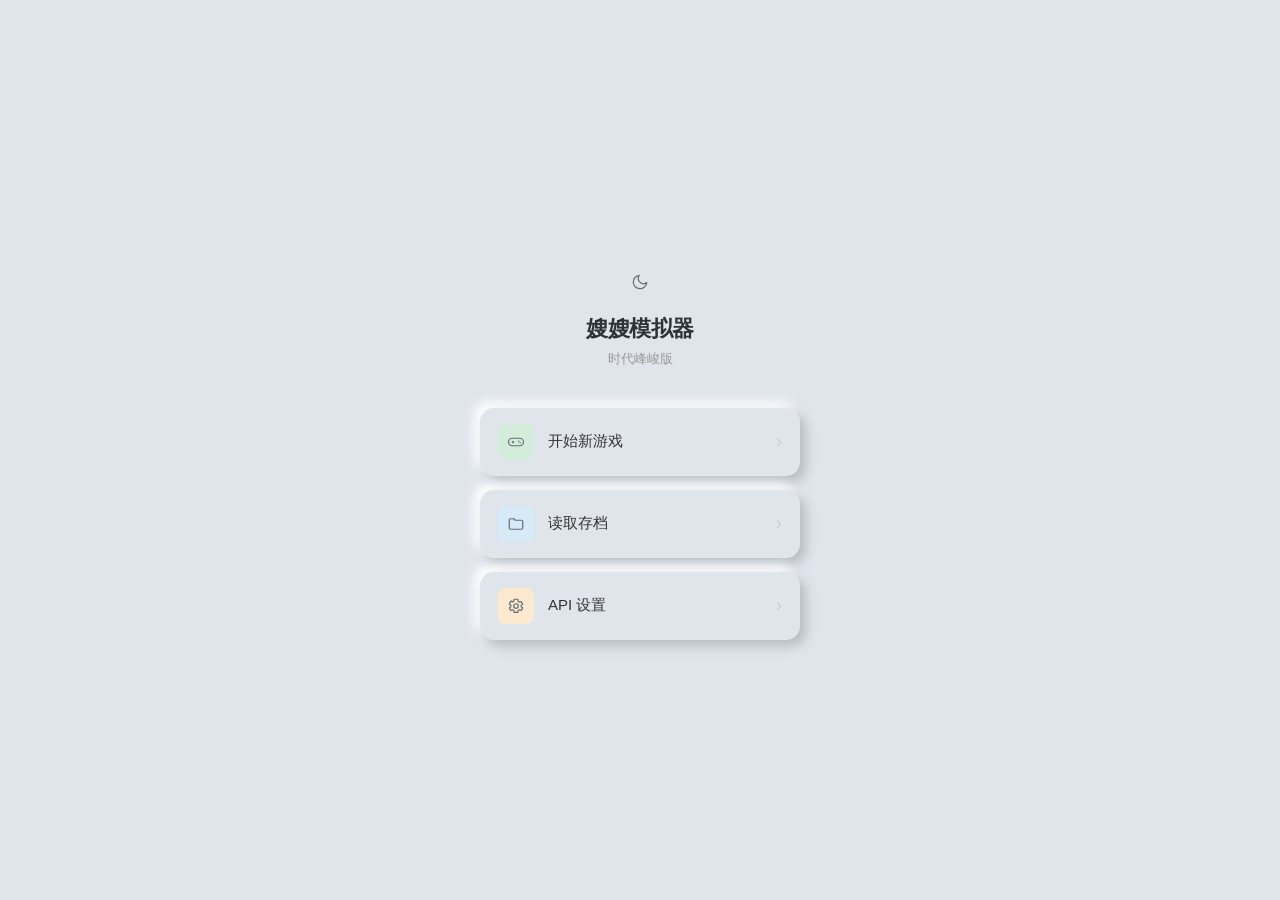
==== commit 71309e13: "fix: 微信红包/转账通知AI + prompt输出格式强约束 + 无障碍修复 - app_wechat.js: submitRedpacket/submitTransfer 新增 postMess" ====
--- a/index.html
+++ b/index.html
@@ -2,7 +2,7 @@
 <html lang="zh-CN">
 <head>
     <meta charset="UTF-8">
-    <meta name="viewport" content="width=device-width, initial-scale=1.0, maximum-scale=1.0, user-scalable=no">
+    <meta name="viewport" content="width=device-width, initial-scale=1.0">
     <title>嫂嫂模拟器 · 时代峰峻版</title>
     <!-- 引入游戏外部样式表 -->
     <link rel="stylesheet" href="css/game.css">
@@ -67,14 +67,14 @@
         
         <!-- 🌟 新增的流式开关 -->
         <label style="display: flex; align-items: center; margin-top: 10px; font-size: 14px; cursor: pointer;">
-            <input type="checkbox" id="api-stream-toggle" checked style="margin-right: 8px;">
+            <input type="checkbox" id="api-stream-toggle" checked style="margin-right: 8px;" aria-label="开启流式输出">
             开启流式输出 (打字机效果)
         </label>
 
         <!-- 🌟 新增的联网搜索开关与密钥 -->
         <div class="divider" style="margin: 15px 0;"></div>
         <label style="display: flex; align-items: center; margin-bottom: 10px; font-size: 14px; cursor: pointer; color: #d9534f;">
-            <input type="checkbox" id="api-search-toggle" style="margin-right: 8px;">
+            <input type="checkbox" id="api-search-toggle" style="margin-right: 8px;" aria-label="开启按需联网搜索">
             开启按需联网搜索 (需填下方密钥)
         </label>
         <div class="form-group" id="search-key-group">
@@ -83,10 +83,9 @@
         </div>
         <div class="divider" style="margin: 15px 0; margin-bottom: 20px;"></div>
 
-        <button class="btn btn-secondary" onclick="testApi()" style="margin-bottom:10px">🔗 测试连接</button>
-        <div class="test-result" id="test-result"></div>
-        <div style="height:10px"></div>
-        <button class="btn btn-secondary" onclick="testApi()" style="margin-bottom:10px"><svg width="16" height="16" viewBox="0 0 24 24" fill="none" style="vertical-align:-3px;margin-right:4px;"><path d="M10 13a5 5 0 0 0 7 0l3-3a5 5 0 0 0-7-7l-1 1" stroke="currentColor" stroke-width="1.6" stroke-linecap="round"/><path d="M14 11a5 5 0 0 0-7 0l-3 3a5 5 0 0 0 7 7l1-1" stroke="currentColor" stroke-width="1.6" stroke-linecap="round"/></svg>测试连接</button>
+        <button class="btn btn-primary" onclick="saveApiConfig()" style="margin-bottom:10px"><svg width="16" height="16" viewBox="0 0 24 24" fill="none" style="vertical-align:-3px;margin-right:4px;"><path d="M5 3h11l3 3v13a2 2 0 0 1-2 2H5a2 2 0 0 1-2-2V5a2 2 0 0 1 2-2z" stroke="currentColor" stroke-width="1.6" stroke-linejoin="round"/><path d="M8 3v5h7V3M8 21v-7h8v7" stroke="currentColor" stroke-width="1.6" stroke-linejoin="round"/></svg>保存配置</button>
+<button class="btn btn-secondary" onclick="testApi()" style="margin-bottom:10px"><svg width="16" height="16" viewBox="0 0 24 24" fill="none" style="vertical-align:-3px;margin-right:4px;"><path d="M10 13a5 5 0 0 0 7 0l3-3a5 5 0 0 0-7-7l-1 1" stroke="currentColor" stroke-width="1.6" stroke-linecap="round"/><path d="M14 11a5 5 0 0 0-7 0l-3 3a5 5 0 0 0 7 7l1-1" stroke="currentColor" stroke-width="1.6" stroke-linecap="round"/></svg>测试连接</button>
+<div class="test-result" id="test-result"></div>
     </div>
 </div>
 
@@ -227,7 +226,7 @@
             <div class="divider"></div>
             <div class="form-group">
                 <label class="label">叙事偏好</label>
-                <select class="input-field" id="narrative-pref">
+                <select class="input-field" id="narrative-pref" aria-label="叙事偏好">
 <option value="balanced">平衡（甜虐交替）</option>
 <option value="sweet">偏甜</option>
 <option value="angst">偏虐</option>
@@ -269,9 +268,9 @@
             <span class="game-time-tag" id="game-time">Day1 · 上午</span>
         </div>
         <div class="game-topbar-right">
-            <button class="game-topbar-btn" onclick="openHistory()"><svg width="20" height="20" viewBox="0 0 24 24" fill="none"><path d="M4 5a2 2 0 0 1 2-2h9l5 5v11a2 2 0 0 1-2 2H6a2 2 0 0 1-2-2V5z" stroke="currentColor" stroke-width="1.6" stroke-linejoin="round"/><path d="M8 8h6M8 12h8M8 16h5" stroke="currentColor" stroke-width="1.6" stroke-linecap="round"/></svg></button>
-            <button class="game-topbar-btn" onclick="navTo('page-save')"><svg width="20" height="20" viewBox="0 0 24 24" fill="none"><path d="M5 3h11l3 3v13a2 2 0 0 1-2 2H5a2 2 0 0 1-2-2V5a2 2 0 0 1 2-2z" stroke="currentColor" stroke-width="1.6" stroke-linejoin="round"/><path d="M8 3v5h7V3M8 21v-7h8v7" stroke="currentColor" stroke-width="1.6" stroke-linejoin="round"/></svg></button>
-            <button class="game-topbar-btn" onclick="confirmGoHome()"><svg width="20" height="20" viewBox="0 0 24 24" fill="none"><path d="M3 10l9-7 9 7" stroke="currentColor" stroke-width="1.6" stroke-linecap="round" stroke-linejoin="round"/><path d="M5 9v10a1 1 0 0 0 1 1h4v-6h4v6h4a1 1 0 0 0 1-1V9" stroke="currentColor" stroke-width="1.6" stroke-linejoin="round"/></svg></button>
+<button class="game-topbar-btn" onclick="openHistory()" aria-label="查看历史记录"><svg ...></svg></button>
+<button class="game-topbar-btn" onclick="navTo('page-save')" aria-label="存档管理"><svg ...></svg></button>
+<button class="game-topbar-btn" onclick="confirmGoHome()" aria-label="返回主页"><svg ...></svg></button>
         </div>
     </div>
 
@@ -290,7 +289,7 @@
 
     <div class="game-input-bar">
         <input type="text" id="game-input" placeholder="自由输入你想做的事..." onkeydown="if(event.key==='Enter')sendPlayerInput()">
-        <button id="game-send-btn" onclick="sendPlayerInput()">发送</button>
+        <button id="game-send-btn" onclick="sendPlayerInput()" aria-label="发送">发送</button>
     </div>
 </div>
 
@@ -311,7 +310,7 @@
         <div class="divider"></div>
         <button class="btn btn-secondary" onclick="exportSave()" style="margin-bottom:10px"><svg width="16" height="16" viewBox="0 0 24 24" fill="none" style="vertical-align:-3px;margin-right:4px;"><path d="M12 15V3M8 7l4-4 4 4" stroke="currentColor" stroke-width="1.6" stroke-linecap="round" stroke-linejoin="round"/><path d="M4 15v4a2 2 0 0 0 2 2h12a2 2 0 0 0 2-2v-4" stroke="currentColor" stroke-width="1.6" stroke-linecap="round"/></svg>导出存档JSON</button>
         <button class="btn btn-secondary" onclick="document.getElementById('import-file').click()"><svg width="16" height="16" viewBox="0 0 24 24" fill="none" style="vertical-align:-3px;margin-right:4px;"><path d="M12 3v12M8 11l4 4 4-4" stroke="currentColor" stroke-width="1.6" stroke-linecap="round" stroke-linejoin="round"/><path d="M4 15v4a2 2 0 0 0 2 2h12a2 2 0 0 0 2-2v-4" stroke="currentColor" stroke-width="1.6" stroke-linecap="round"/></svg>导入存档JSON</button>
-        <input type="file" id="import-file" accept=".json" style="display:none" onchange="importSave(event)">
+        <input type="file" id="import-file" accept=".json" style="display:none" onchange="importSave(event)" aria-label="导入存档文件">
         <div style="height:30px"></div>
     </div>
 </div>
@@ -319,7 +318,7 @@
 <!-- 📱 手机Tab内容（常驻，不再浮窗遮挡）-->
 <div class="tab-pane" id="tab-phone" style="display:none;">
     <div class="phone-frame-embed">
-        <iframe id="phone-iframe" src="about:blank"></iframe>
+       <iframe id="phone-iframe" src="about:blank" title="手机系统"></iframe>
     </div>
 </div>
 
@@ -353,7 +352,14 @@
 
 <!-- 引入游戏大脑脚本 -->
 <script src="js_game/db_npc.js"></script>
-<script src="js_game/prompts.js"></script>
+<script src="js_game/prompts/prompt_core.js"></script>
+<script src="js_game/prompts/prompt_narrative.js"></script>
+<script src="js_game/prompts/prompt_format.js"></script>
+<script src="js_game/prompts/prompt_opinion.js"></script>
+<script src="js_game/prompts/prompt_crisis.js"></script>
+<script src="js_game/prompts/prompt_intimacy.js"></script>
+<script src="js_game/prompts/prompt_random.js"></script>
+<script src="js_game/prompts/prompt_npc.js"></script>
 <script src="js_game/db_knowledge.js"></script>
 <script src="js_game/api.js"></script>
 <script src="js_game/save.js"></script>
--- a/css/game.css
+++ b/css/game.css
@@ -1,26 +1,105 @@
 * { margin: 0; padding: 0; box-sizing: border-box; -webkit-tap-highlight-color: transparent; }
-body { font-family: -apple-system, BlinkMacSystemFont, 'SF Pro Display', 'PingFang SC', sans-serif; background: #f7f7f8; min-height: 100vh; color: #333; overflow-x: hidden; }
+body {
+  font-family: -apple-system, BlinkMacSystemFont, 'SF Pro Display', 'PingFang SC', sans-serif;
+  background: #e0e5ec; /* neumorphism 基底色 */
+  min-height: 100vh;
+  color: #636e72; /* 正文色 */
+  overflow-x: hidden;
+}
 
 /* ═══ 通用 ═══ */
 .page { display: none; min-height: 100vh; flex-direction: column; }
 .page.active { display: flex; }
 .container { max-width: 480px; margin: 0 auto; padding: 0 20px; width: 100%; }
-.btn { display: block; width: 100%; padding: 14px; border: none; border-radius: 10px; font-size: 15px; font-weight: 500; cursor: pointer; font-family: inherit; transition: all 0.15s; }
-.btn:active { transform: scale(0.98); }
-.btn-primary { background: #1a1a1a; color: #fff; }
-.btn-primary:hover { background: #333; }
-.btn-secondary { background: #fff; color: #333; border: 1px solid #e0e0e0; }
-.btn-secondary:hover { background: #f5f5f5; }
-.btn-danger { background: #fff; color: #ff3b30; border: 1px solid #ffccc7; }
-.input-field { width: 100%; padding: 12px 14px; border: 1px solid #e0e0e0; border-radius: 8px; font-size: 14px; font-family: inherit; outline: none; color: #333; background: #fff; transition: border-color 0.2s; }
-.input-field:focus { border-color: #1a1a1a; }
+.btn {
+  display: block;
+  width: 100%;
+  padding: 14px;
+  border: none;
+  border-radius: 12px; /* 统一圆角 */
+  font-size: 15px;
+  font-weight: 500;
+  cursor: pointer;
+  font-family: inherit;
+  transition: all 0.2s ease;
+}
+.btn:active {
+  transform: scale(0.98);
+}
+.btn-primary {
+  background: #2d3436; /* 保留深色，避免纯黑 */
+  color: #fff;
+  box-shadow: 6px 6px 12px #b8bcc2, -6px -6px 12px #ffffff;
+}
+.btn-primary:hover {
+  background: #3d4549;
+  box-shadow: 4px 4px 8px #b8bcc2, -4px -4px 8px #ffffff;
+}
+.btn-primary:active {
+  box-shadow: inset 4px 4px 8px #b8bcc2, inset -4px -4px 8px #ffffff;
+}
+.btn-secondary {
+  background: #e0e5ec; /* 同底色 */
+  color: #2d3436;
+  border: none;
+  box-shadow: 6px 6px 12px #b8bcc2, -6px -6px 12px #ffffff;
+}
+.btn-secondary:hover {
+  box-shadow: 4px 4px 8px #b8bcc2, -4px -4px 8px #ffffff;
+}
+.btn-secondary:active {
+  box-shadow: inset 4px 4px 8px #b8bcc2, inset -4px -4px 8px #ffffff;
+}
+.btn-danger {
+  background: #e0e5ec;
+  color: #ff3b30;
+  border: none;
+  box-shadow: 6px 6px 12px #b8bcc2, -6px -6px 12px #ffffff;
+}
+.btn-danger:active {
+  box-shadow: inset 4px 4px 8px #b8bcc2, inset -4px -4px 8px #ffffff;
+}
+.input-field {
+  width: 100%;
+  padding: 12px 14px;
+  border: none; /* 去border用阴影 */
+  border-radius: 12px;
+  font-size: 14px;
+  font-family: inherit;
+  outline: none;
+  color: #2d3436;
+  background: #e0e5ec;
+  box-shadow: inset 4px 4px 8px #b8bcc2, inset -4px -4px 8px #ffffff;
+  transition: all 0.2s ease;
+}
+.input-field:focus {
+  box-shadow: inset 5px 5px 10px #b8bcc2, inset -5px -5px 10px #ffffff;
+}
 .input-field::placeholder { color: #b0b0b0; }
 textarea.input-field { min-height: 120px; resize: vertical; line-height: 1.6; }
 .label { font-size: 13px; font-weight: 500; color: #666; margin-bottom: 6px; display: block; }
 .hint { font-size: 12px; color: #999; margin-top: 4px; }
-.section-title { font-size: 16px; font-weight: 600; color: #1a1a1a; margin-bottom: 12px; }
-.divider { height: 1px; background: #f0f0f0; margin: 16px 0; }
-select.input-field { appearance: none; background-image: url("data:image/svg+xml,%3Csvg xmlns='http://www.w3.org/2000/svg' width='12' height='12' viewBox='0 0 12 12'%3E%3Cpath d='M3 4.5l3 3 3-3' stroke='%23999' stroke-width='1.5' fill='none' stroke-linecap='round'/%3E%3C/svg%3E"); background-repeat: no-repeat; background-position: right 12px center; padding-right: 32px; }
+.section-title {
+  font-size: 16px;
+  font-weight: 600;
+  color: #2d3436;
+  margin-bottom: 12px;
+}
+.divider {
+  height: 2px;
+  background: transparent;
+  margin: 16px 0;
+  box-shadow: 1px 1px 2px #b8bcc2, -1px -1px 2px #ffffff;
+  border-radius: 1px;
+}
+select.input-field {
+  appearance: none;
+  background-color: #e0e5ec;
+  background-image: url("data:image/svg+xml,%3Csvg xmlns='http://www.w3.org/2000/svg' width='12' height='12' viewBox='0 0 12 12'%3E%3Cpath d='M3 4.5l3 3 3-3' stroke='%23636e72' stroke-width='1.5' fill='none' stroke-linecap='round'/%3E%3C/svg%3E");
+  background-repeat: no-repeat;
+  background-position: right 12px center;
+  padding-right: 32px;
+}
 .form-group { margin-bottom: 16px; }
 
 /* ═══ 首页 ═══ */
@@ -28,15 +107,38 @@
 .home-content { text-align: center; width: 100%; max-width: 360px; padding: 40px 20px; }
 .home-logo { margin-bottom: 40px; }
 .home-logo-icon { font-size: 48px; margin-bottom: 12px; }
-.home-logo-title { font-size: 22px; font-weight: 700; color: #1a1a1a; letter-spacing: -0.5px; }
+.home-logo-title {
+  font-size: 22px;
+  font-weight: 700;
+  color: #2d3436;
+  letter-spacing: -0.5px;
+}
 .home-logo-sub { font-size: 13px; color: #999; margin-top: 6px; }
-.home-btn { display: flex; align-items: center; background: #fff; border: 1px solid #e8e8e8; border-radius: 12px; padding: 16px 18px; margin-bottom: 12px; cursor: pointer; transition: all 0.15s; text-decoration: none; color: inherit; }
-.home-btn:hover { border-color: #d0d0d0; background: #fafafa; }
-.home-btn:active { transform: scale(0.98); }
+.home-btn {
+  display: flex;
+  align-items: center;
+  background: #e0e5ec;
+  border: none; /* 去border */
+  border-radius: 14px;
+  padding: 16px 18px;
+  margin-bottom: 14px;
+  cursor: pointer;
+  transition: all 0.2s ease;
+  text-decoration: none;
+  color: inherit;
+  box-shadow: 6px 6px 12px #b8bcc2, -6px -6px 12px #ffffff;
+}
+.home-btn:hover {
+  box-shadow: 4px 4px 8px #b8bcc2, -4px -4px 8px #ffffff;
+}
+.home-btn:active {
+  transform: scale(0.98);
+  box-shadow: inset 4px 4px 8px #b8bcc2, inset -4px -4px 8px #ffffff;
+}
 .home-btn-icon { width: 36px; height: 36px; border-radius: 8px; display: flex; align-items: center; justify-content: center; font-size: 18px; margin-right: 14px; flex-shrink: 0; }
-.home-btn-icon.green { background: #e8f5e9; }
-.home-btn-icon.blue { background: #e3f2fd; }
-.home-btn-icon.orange { background: #fff3e0; }
+.home-btn-icon.green { background: #d4edda; }
+.home-btn-icon.blue { background: #d6eaf8; }
+.home-btn-icon.orange { background: #fde8d0; }
 .home-btn-text { flex: 1; text-align: left; font-size: 15px; font-weight: 500; color: #333; }
 .home-btn-arrow { color: #ccc; font-size: 18px; }
 
@@ -44,80 +146,326 @@
 .page-header { display: flex; align-items: center; padding: 16px 0; margin-bottom: 8px; }
 .page-header-back { cursor: pointer; padding: 8px; margin-left: -8px; display: flex; align-items: center; }
 .page-header-back:active { opacity: 0.5; }
-.page-header-title { flex: 1; text-align: center; font-size: 17px; font-weight: 600; color: #1a1a1a; margin-right: 32px; }
+.page-header-title {
+  flex: 1;
+  text-align: center;
+  font-size: 17px;
+  font-weight: 600;
+  color: #2d3436;
+  margin-right: 32px;
+}
 .radio-group { display: flex; gap: 10px; }
-.radio-item { flex: 1; padding: 10px 14px; border: 1px solid #e0e0e0; border-radius: 8px; text-align: center; font-size: 13px; cursor: pointer; transition: all 0.15s; user-select: none; }
-.radio-item.active { border-color: #1a1a1a; background: #1a1a1a; color: #fff; }
+.radio-item {
+  flex: 1;
+  padding: 10px 14px;
+  border: none;
+  border-radius: 12px;
+  text-align: center;
+  font-size: 13px;
+  cursor: pointer;
+  transition: all 0.2s ease;
+  user-select: none;
+  background: #e0e5ec;
+  box-shadow: 4px 4px 8px #b8bcc2, -4px -4px 8px #ffffff;
+}
+.radio-item.active {
+  background: #2d3436;
+  color: #fff;
+  box-shadow: inset 4px 4px 8px #b8bcc2, inset -4px -4px 8px #ffffff;
+}
 .test-result { padding: 10px 14px; border-radius: 8px; font-size: 13px; margin-top: 12px; display: none; }
 .test-result.success { display: block; background: #e8f5e9; color: #2e7d32; }
 .test-result.error { display: block; background: #fce4ec; color: #c62828; }
-.cors-hint { background: #fff8e1; border: 1px solid #fff0b3; border-radius: 8px; padding: 12px 14px; font-size: 12px; color: #8d6e00; margin-bottom: 16px; line-height: 1.5; }
+.cors-hint {
+  background: #e0e5ec;
+  border: none;
+  border-radius: 12px;
+  padding: 12px 14px;
+  font-size: 12px;
+  color: #8d6e00;
+  margin-bottom: 16px;
+  line-height: 1.5;
+  box-shadow: inset 3px 3px 6px #b8bcc2, inset -3px -3px 6px #ffffff;
+}
 
 /* ═══ 角色设定 ═══ */
-.tab-bar { display: flex; background: #f0f0f0; border-radius: 8px; padding: 3px; margin-bottom: 20px; }
-.tab-item { flex: 1; padding: 9px 12px; text-align: center; font-size: 13px; font-weight: 500; border-radius: 6px; cursor: pointer; color: #666; transition: all 0.2s; user-select: none; }
-.tab-item.active { background: #fff; color: #1a1a1a; box-shadow: 0 1px 3px rgba(0,0,0,0.08); }
+.tab-bar {
+  display: flex;
+  background: #e0e5ec;
+  border-radius: 12px;
+  padding: 4px;
+  margin-bottom: 20px;
+  box-shadow: inset 3px 3px 6px #b8bcc2, inset -3px -3px 6px #ffffff;
+}
+.tab-item {
+  flex: 1;
+  padding: 9px 12px;
+  text-align: center;
+  font-size: 13px;
+  font-weight: 500;
+  border-radius: 10px;
+  cursor: pointer;
+  color: #636e72;
+  transition: all 0.2s ease;
+  user-select: none;
+}
+.tab-item.active {
+  background: #e0e5ec;
+  color: #2d3436;
+  box-shadow: 6px 6px 12px #b8bcc2, -6px -6px 12px #ffffff;
+}
 .tag-group { display: flex; flex-wrap: wrap; gap: 8px; }
-.tag-item { padding: 7px 14px; border: 1px solid #e0e0e0; border-radius: 20px; font-size: 13px; cursor: pointer; transition: all 0.15s; user-select: none; }
-.tag-item.selected { border-color: #1a1a1a; background: #1a1a1a; color: #fff; }
-.target-card { border: 1px solid #f0e0e8; border-radius: 10px; padding: 14px; margin-bottom: 12px; background: #fffbfc; }
+.tag-item {
+  padding: 7px 14px;
+  border: none;
+  border-radius: 20px;
+  font-size: 13px;
+  cursor: pointer;
+  transition: all 0.2s ease;
+  user-select: none;
+  background: #e0e5ec;
+  box-shadow: 4px 4px 8px #b8bcc2, -4px -4px 8px #ffffff;
+}
+.tag-item.selected {
+  background: #2d3436;
+  color: #fff;
+  box-shadow: inset 4px 4px 8px #b8bcc2, inset -4px -4px 8px #ffffff;
+}
+.target-card {
+  border: none;
+  border-radius: 14px;
+  padding: 14px;
+  margin-bottom: 12px;
+  background: #e0e5ec;
+  box-shadow: 6px 6px 12px #b8bcc2, -6px -6px 12px #ffffff;
+}
 .target-card-header { display: flex; align-items: center; justify-content: space-between; margin-bottom: 10px; }
 .target-card-label { font-size: 14px; font-weight: 500; color: #f27090; }
 .target-card-remove { font-size: 18px; color: #ccc; cursor: pointer; padding: 4px; }
 .target-card-remove:hover { color: #ff3b30; }
-.add-target-btn { display: flex; align-items: center; justify-content: center; gap: 6px; padding: 12px; border: 1px dashed #e0e0e0; border-radius: 10px; font-size: 13px; color: #999; cursor: pointer; transition: all 0.15s; margin-bottom: 16px; }
-.add-target-btn:hover { border-color: #f27090; color: #f27090; }
-.generated-card { background: #f9f9f9; border-radius: 8px; padding: 14px; margin-top: 12px; }
+.add-target-btn {
+  display: flex;
+  align-items: center;
+  justify-content: center;
+  gap: 6px;
+  padding: 12px;
+  border: none;
+  border-radius: 12px;
+  font-size: 13px;
+  color: #636e72;
+  cursor: pointer;
+  transition: all 0.2s ease;
+  margin-bottom: 16px;
+  background: #e0e5ec;
+  box-shadow: 4px 4px 8px #b8bcc2, -4px -4px 8px #ffffff;
+}
+.add-target-btn:hover {
+  color: #f27090;
+  box-shadow: 3px 3px 6px #b8bcc2, -3px -3px 6px #ffffff;
+}
+.generated-card {
+  background: #e0e5ec;
+  border-radius: 12px;
+  padding: 14px;
+  margin-top: 12px;
+  box-shadow: inset 3px 3px 6px #b8bcc2, inset -3px -3px 6px #ffffff;
+}
 
 /* ═══ 游戏界面 ═══ */
-#page-game { background: #f7f7f8; height: 100vh; }
-.game-topbar { display: flex; align-items: center; justify-content: space-between; padding: 12px 16px; background: #fff; border-bottom: 1px solid #f0f0f0; position: sticky; top: 0; z-index: 100; }
+#page-game {
+  background: #e0e5ec;
+  height: 100vh;
+}
+.game-topbar {
+  display: flex;
+  align-items: center;
+  justify-content: space-between;
+  padding: 12px 16px;
+  background: #e0e5ec;
+  border-bottom: none;
+  box-shadow: 4px 4px 8px #b8bcc2, -4px -4px 8px #ffffff;
+  position: sticky;
+  top: 0;
+  z-index: 100;
+}
 .game-topbar-left { display: flex; align-items: center; gap: 8px; }
-.game-round { font-size: 13px; font-weight: 600; color: #1a1a1a; }
-.game-time-tag { font-size: 11px; background: #f0f0f0; padding: 3px 8px; border-radius: 4px; color: #666; }
+.game-round {
+  font-size: 13px;
+  font-weight: 600;
+  color: #2d3436;
+}
+.game-time-tag {
+  font-size: 11px;
+  background: #e0e5ec;
+  padding: 3px 8px;
+  border-radius: 8px;
+  color: #636e72;
+  box-shadow: inset 2px 2px 4px #b8bcc2, inset -2px -2px 4px #ffffff;
+}
 .game-topbar-right { display: flex; align-items: center; gap: 4px; }
-.game-topbar-btn { cursor: pointer; padding: 6px 8px; border-radius: 6px; font-size: 16px; border: none; background: none; font-family: inherit; }
-.game-topbar-btn:active { background: #f0f0f0; }
+.game-topbar-btn {
+  cursor: pointer;
+  padding: 6px 8px;
+  border-radius: 10px;
+  font-size: 16px;
+  border: none;
+  background: #e0e5ec;
+  font-family: inherit;
+  box-shadow: 3px 3px 6px #b8bcc2, -3px -3px 6px #ffffff;
+  transition: all 0.2s ease;
+}
+.game-topbar-btn:active {
+  background: #e0e5ec;
+  box-shadow: inset 3px 3px 6px #b8bcc2, inset -3px -3px 6px #ffffff;
+}
 
 .game-scroll { flex: 1; overflow-y: auto; padding-bottom: 80px; height: 0; }
-.game-status { background: #fff; border-radius: 12px; border: 1px solid #e8e8e8; padding: 14px 16px; margin: 12px 16px; }
-.status-row { display: flex; align-items: center; gap: 8px; margin-bottom: 8px; font-size: 13px; color: #555; flex-wrap: wrap; }
+.game-status {
+  background: #e0e5ec;
+  border-radius: 14px;
+  border: none;
+  padding: 14px 16px;
+  margin: 12px 16px;
+  box-shadow: 6px 6px 12px #b8bcc2, -6px -6px 12px #ffffff;
+}
+.status-row { display: flex; align-items: center; gap: 8px; margin-bottom: 8px; font-size: 13px; color: #636e72; flex-wrap: wrap; }
 .status-row:last-child { margin-bottom: 0; }
-.status-label { color: #999; min-width: 52px; flex-shrink: 0; }
+.status-label {color: #b2bec3; min-width: 52px; flex-shrink: 0; }
 .status-value { font-weight: 500; }
 .affection-wrap { display: flex; align-items: center; gap: 6px; }
 .affection-bar { width: 80px; height: 6px; background: #f0f0f0; border-radius: 3px; overflow: hidden; }
 .affection-fill { height: 100%; border-radius: 3px; background: linear-gradient(90deg, #f27090, #ff9eaa); transition: width 0.3s; }
 
-.game-narrative { 
-    background: #fff; 
-    border-radius: 12px; 
-    border: 1px solid #e8e8e8; 
-    padding: 20px; 
-    margin: 12px 16px; 
-    font-size: 15px; 
-    line-height: 1.8; 
-    color: #333; 
-    white-space: pre-wrap; 
-    word-wrap: break-word; 
-    min-height: 150px; 
-    transition: height 0.3s ease; 
+.game-narrative {
+  background: #e0e5ec;
+  border-radius: 14px;
+  border: none;
+  padding: 20px;
+  margin: 12px 16px;
+  font-size: 15px;
+  line-height: 1.8;
+  color: #636e72;
+  white-space: pre-wrap;
+  word-wrap: break-word;
+  min-height: 150px;
+  transition: all 0.2s ease;
+  box-shadow: 6px 6px 12px #b8bcc2, -6px -6px 12px #ffffff;
 }
 .game-choices { padding: 0 16px 12px; }
-.choice-btn { display: block; width: 100%; padding: 14px 16px; background: #fff; border: 1px solid #e0e0e0; border-radius: 10px; margin-bottom: 10px; font-size: 14px; color: #333; cursor: pointer; text-align: left; font-family: inherit; transition: all 0.15s; line-height: 1.5; }
-.choice-btn:hover { border-color: #1a1a1a; }
-.choice-btn:active { transform: scale(0.99); background: #f5f5f5; }
-
-.game-input-bar { display: flex; gap: 10px; padding: 12px 16px; background: #fff; border-top: 1px solid #f0f0f0; position: fixed; bottom: 56px; left: 0; right: 0; z-index: 99; }
-.game-input-bar input { flex: 1; padding: 10px 14px; border: 1px solid #e0e0e0; border-radius: 20px; font-size: 14px; outline: none; font-family: inherit; }
-.game-input-bar input:focus { border-color: #1a1a1a; }
-.game-input-bar button { padding: 10px 18px; background: #1a1a1a; color: #fff; border: none; border-radius: 20px; font-size: 14px; font-weight: 500; cursor: pointer; font-family: inherit; white-space: nowrap; }
-.game-input-bar button:disabled { background: #ccc; cursor: not-allowed; }
+.choice-btn {
+  display: block;
+  width: 100%;
+  padding: 14px 16px;
+  background: #e0e5ec;
+  border: none;
+  border-radius: 12px;
+  margin-bottom: 12px;
+  font-size: 14px;
+  color: #2d3436;
+  cursor: pointer;
+  text-align: left;
+  font-family: inherit;
+  transition: all 0.2s ease;
+  line-height: 1.5;
+  box-shadow: 6px 6px 12px #b8bcc2, -6px -6px 12px #ffffff;
+}
+.choice-btn:hover {
+  box-shadow: 4px 4px 8px #b8bcc2, -4px -4px 8px #ffffff;
+}
+.choice-btn:active {
+  transform: scale(0.99);
+  box-shadow: inset 4px 4px 8px #b8bcc2, inset -4px -4px 8px #ffffff;
+}
+
+.game-input-bar {
+  display: flex;
+  gap: 10px;
+  padding: 12px 16px;
+  background: #e0e5ec;
+  border-top: none;
+  box-shadow: -4px -4px 8px #ffffff, 4px 4px 8px #b8bcc2;
+  position: fixed;
+  bottom: 56px;
+  left: 0;
+  right: 0;
+  z-index: 99;
+}
+.game-input-bar input {
+  flex: 1;
+  padding: 10px 14px;
+  border: none;
+  border-radius: 20px;
+  font-size: 14px;
+  outline: none;
+  font-family: inherit;
+  background: #e0e5ec;
+  color: #2d3436;
+  box-shadow: inset 4px 4px 8px #b8bcc2, inset -4px -4px 8px #ffffff;
+  transition: all 0.2s ease;
+}
+.game-input-bar input:focus {
+  box-shadow: inset 5px 5px 10px #b8bcc2, inset -5px -5px 10px #ffffff;
+}
+.game-input-bar button {
+  padding: 10px 18px;
+  background: #2d3436;
+  color: #fff;
+  border: none;
+  border-radius: 20px;
+  font-size: 14px;
+  font-weight: 500;
+  cursor: pointer;
+  font-family: inherit;
+  white-space: nowrap;
+  box-shadow: 4px 4px 8px #b8bcc2, -4px -4px 8px #ffffff;
+  transition: all 0.2s ease;
+}
+.game-input-bar button:active {
+  box-shadow: inset 4px 4px 8px #b8bcc2, inset -4px -4px 8px #ffffff;
+}
+.game-input-bar button:disabled {
+  background: #b2bec3;
+  cursor: not-allowed;
+  box-shadow: none;
+}
 
 /* ═══ 底部三Tab导航栏 ═══ */
-.bottom-tabbar { position: fixed; left: 0; right: 0; bottom: 0; height: 56px; display: none; align-items: stretch; background: #fff; border-top: 1px solid #eee; z-index: 900; }
-.bottom-tabbar .tab-btn { flex: 1; display: flex; flex-direction: column; align-items: center; justify-content: center; font-size: 11px; color: #999; position: relative; cursor: pointer; gap: 2px; border: none; background: none; font-family: inherit; -webkit-tap-highlight-color: transparent; }
-.bottom-tabbar .tab-btn.active { color: #ff5a7a; }
+.bottom-tabbar {
+  position: fixed;
+  left: 0;
+  right: 0;
+  bottom: 0;
+  height: 56px;
+  display: none;
+  align-items: stretch;
+  background: #e0e5ec;
+  border-top: none;
+  box-shadow: -6px -6px 12px #ffffff, 6px 6px 12px #b8bcc2;
+  z-index: 900;
+}
+.bottom-tabbar .tab-btn {
+  flex: 1;
+  display: flex;
+  flex-direction: column;
+  align-items: center;
+  justify-content: center;
+  font-size: 11px;
+  color: #636e72;
+  position: relative;
+  cursor: pointer;
+  gap: 2px;
+  border: none;
+  background: #e0e5ec;
+  font-family: inherit;
+  -webkit-tap-highlight-color: transparent;
+  transition: all 0.2s ease;
+  margin: 6px 4px;
+  border-radius: 12px;
+}
+.bottom-tabbar .tab-btn.active {
+  color: #ff5a7a;
+  box-shadow: inset 4px 4px 8px #b8bcc2, inset -4px -4px 8px #ffffff;
+}
 .bottom-tabbar .tab-btn .tab-ic { font-size: 20px; }
 .bottom-tabbar .tab-badge { position: absolute; top: 4px; right: 26%; min-width: 16px; height: 16px; background: #fa5151; color: #fff; border-radius: 8px; font-size: 10px; line-height: 16px; text-align: center; padding: 0 4px; }
 
@@ -127,20 +475,47 @@
 .phone-frame-embed iframe { width: 100%; height: 100%; border: none; }
 
 /* ═══ 数值Tab ═══ */
-#tab-values { background: #f7f7f8; overflow-y: auto; padding: 20px 16px; }
+#tab-values {
+  background: #e0e5ec;
+  overflow-y: auto;
+  padding: 20px 16px;
+}
 #tab-values .section-title { font-size: 15px; font-weight: 600; margin-bottom: 10px; margin-top: 16px; }
 #tab-values .section-title:first-child { margin-top: 0; }
-.v-row { background: #fff; border: 1px solid #e8e8e8; border-radius: 8px; padding: 10px 14px; margin-bottom: 6px; font-size: 13px; color: #555; }
+.v-row {
+  background: #e0e5ec;
+  border: none;
+  border-radius: 12px;
+  padding: 10px 14px;
+  margin-bottom: 8px;
+  font-size: 13px;
+  color: #636e72;
+  box-shadow: 4px 4px 8px #b8bcc2, -4px -4px 8px #ffffff;
+}
 
 /* ═══ 给游戏区域让出底部Tab空间 ═══ */
 .game-input-bar { bottom: 56px; }
-.game-scroll { padding-bottom: 70px; }
+.game-scroll {
+  padding-bottom: 160px; /* 防止选项被输入栏+底部tab遮挡 */
+}
 
 
 /* 存档页 */
-.save-slot { background: #fff; border: 1px solid #e8e8e8; border-radius: 10px; padding: 14px 16px; margin-bottom: 10px; }
+.save-slot {
+  background: #e0e5ec;
+  border: none;
+  border-radius: 14px;
+  padding: 14px 16px;
+  margin-bottom: 12px;
+  box-shadow: 6px 6px 12px #b8bcc2, -6px -6px 12px #ffffff;
+  transition: all 0.2s ease;
+}
 .save-slot-header { display: flex; justify-content: space-between; align-items: center; margin-bottom: 6px; }
-.save-slot-name { font-size: 14px; font-weight: 600; color: #1a1a1a; }
+.save-slot-name {
+  font-size: 14px;
+  font-weight: 600;
+  color: #2d3436;
+}
 .save-slot-time { font-size: 11px; color: #999; }
 .save-slot-preview { font-size: 12px; color: #888; line-height: 1.4; }
 .save-slot-empty { font-size: 13px; color: #ccc; text-align: center; padding: 12px; }
@@ -150,10 +525,28 @@
 /* 历史面板 */
 .history-mask { display: none; position: fixed; inset: 0; background: rgba(0,0,0,0.35); z-index: 500; }
 .history-mask.show { display: block; }
-.history-panel { position: fixed; top: 0; right: -100%; width: 80%; max-width: 360px; height: 100vh; background: #fff; z-index: 501; overflow-y: auto; padding: 20px; transition: right 0.25s ease; }
+.history-panel {
+  position: fixed;
+  top: 0;
+  right: -100%;
+  width: 80%;
+  max-width: 360px;
+  height: 100vh;
+  background: #e0e5ec;
+  z-index: 501;
+  overflow-y: auto;
+  padding: 20px;
+  transition: right 0.25s ease;
+}
 .history-panel.show { right: 0; }
 .history-close { font-size: 13px; color: #999; cursor: pointer; margin-bottom: 12px; }
-.history-item { border-bottom: 1px solid #f5f5f5; padding: 10px 0; }
+.history-item {
+  border-bottom: none;
+  padding: 12px;
+  margin-bottom: 8px;
+  border-radius: 10px;
+  box-shadow: 3px 3px 6px #b8bcc2, -3px -3px 6px #ffffff;
+}
 .history-role { font-size: 11px; font-weight: 600; margin-bottom: 3px; }
 .history-role.ai { color: #7c5ce7; }
 .history-role.user { color: #07c160; }
@@ -176,11 +569,9 @@
 .step-indicator{display:flex;align-items:center;justify-content:center;margin:4px 0 18px;padding:0 4px;}
 .step-dot{display:flex;flex-direction:column;align-items:center;gap:3px;opacity:.4;transition:opacity .2s;}
 .step-dot.active,.step-dot.done{opacity:1;}
-.step-num{width:26px;height:26px;border-radius:50%;background:#eee;color:#999;display:flex;align-items:center;justify-content:center;font-size:14px;font-weight:600;transition:all .2s;}
-.step-dot.active .step-num{background:#ff9eaa;color:#fff;}
-.step-dot.done .step-num{background:#ffd6db;color:#ff6b8a;}
-.step-txt{font-size:11px;color:#999;}
-.step-dot.active .step-txt{color:#ff6b8a;font-weight:600;}
-.step-line{flex:1;height:2px;background:#eee;margin:0 6px;margin-bottom:16px;max-width:60px;}
+.step-num{width:26px;height:26px;border-radius:50%;background:#e0e5ec;color:#636e72;display:flex;align-items:center;justify-content:center;font-size:14px;font-weight:600;transition:all .2s;box-shadow:3px 3px 6px #b8bcc2,-3px -3px 6px #ffffff;}
+.step-dot.active .step-num{background:#ff9eaa;color:#fff;box-shadow:inset 2px 2px 4px rgba(0,0,0,0.15),inset -2px -2px 4px rgba(255,255,255,0.3);}
+.step-dot.done .step-num{background:#ffd6db;color:#ff6b8a;box-shadow:inset 2px 2px 4px rgba(0,0,0,0.1),inset -2px -2px 4px rgba(255,255,255,0.3);}
+.step-line{flex:1;height:2px;background:transparent;margin:0 6px;margin-bottom:16px;max-width:60px;box-shadow:1px 1px 2px #b8bcc2,-1px -1px 2px #ffffff;}
 .wizard-nav{display:flex;gap:10px;margin-top:22px;}
 .wizard-nav .btn{flex:1;margin:0;}
